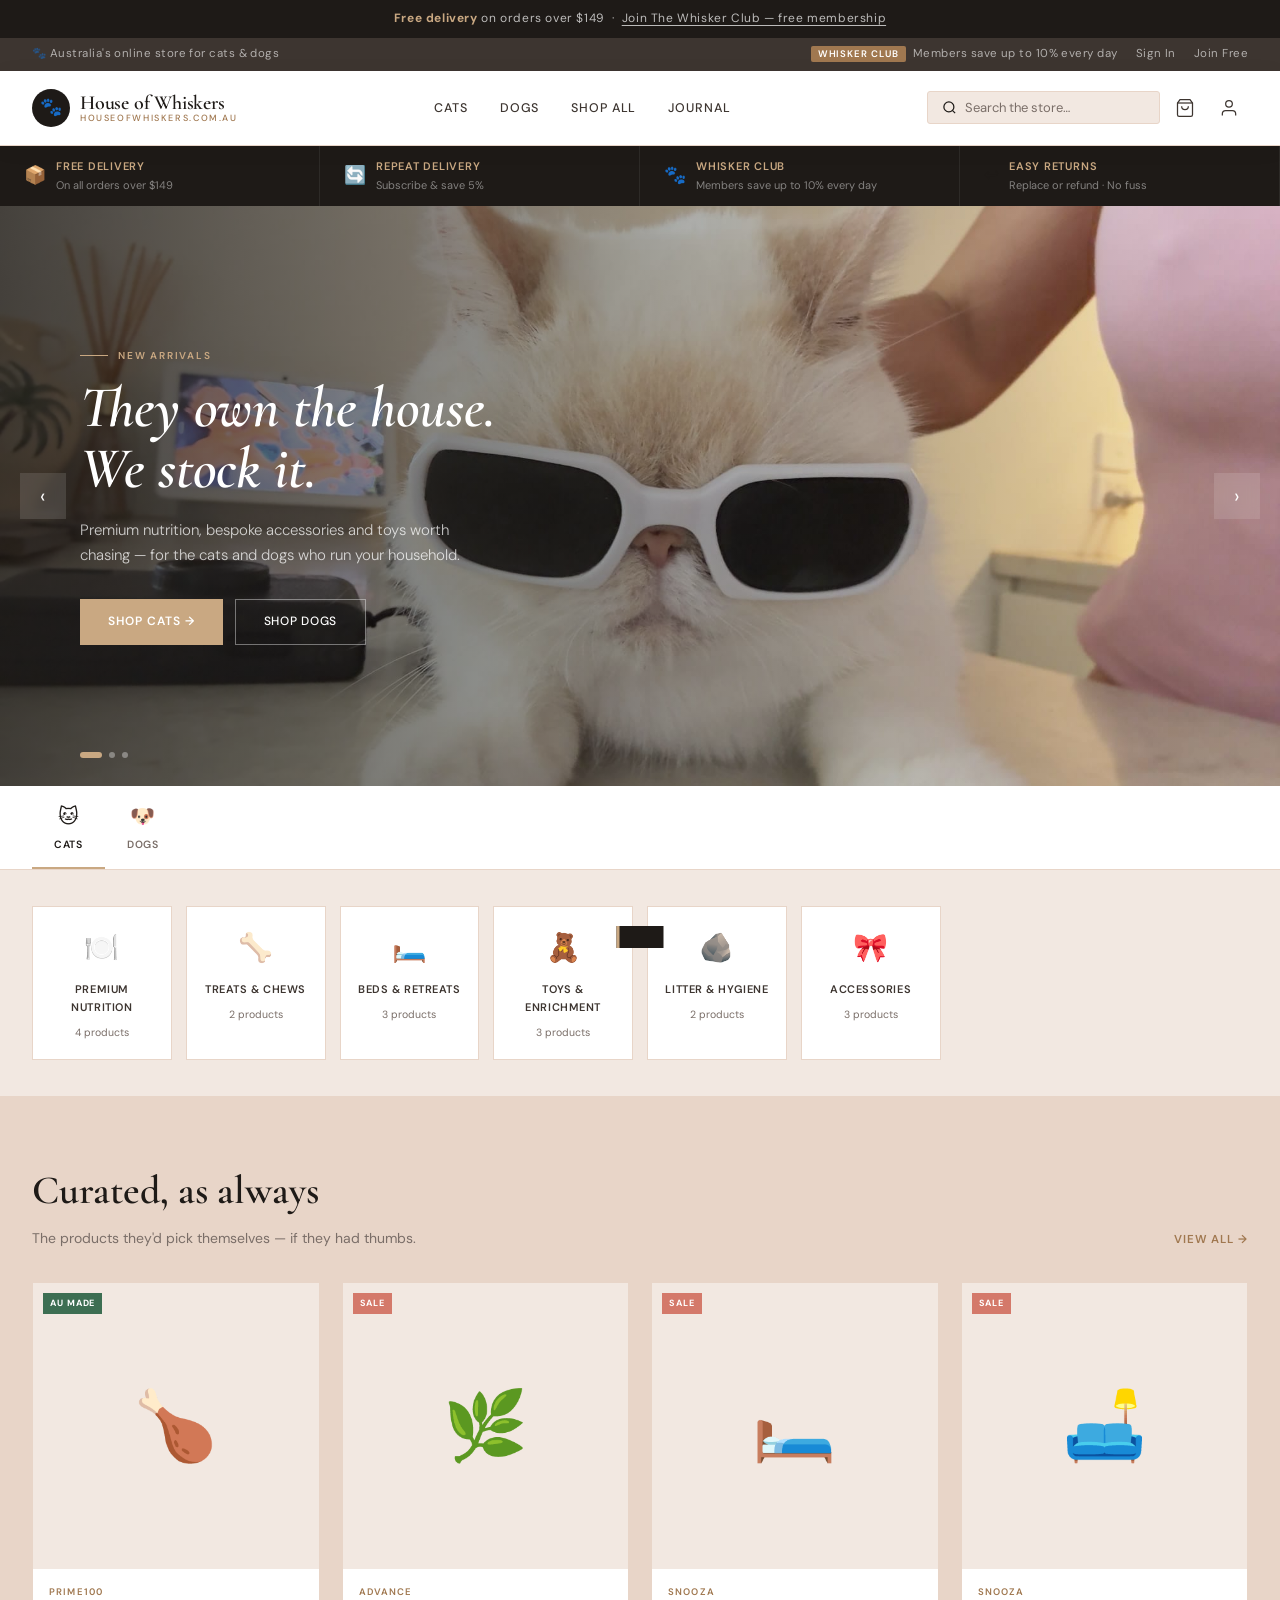
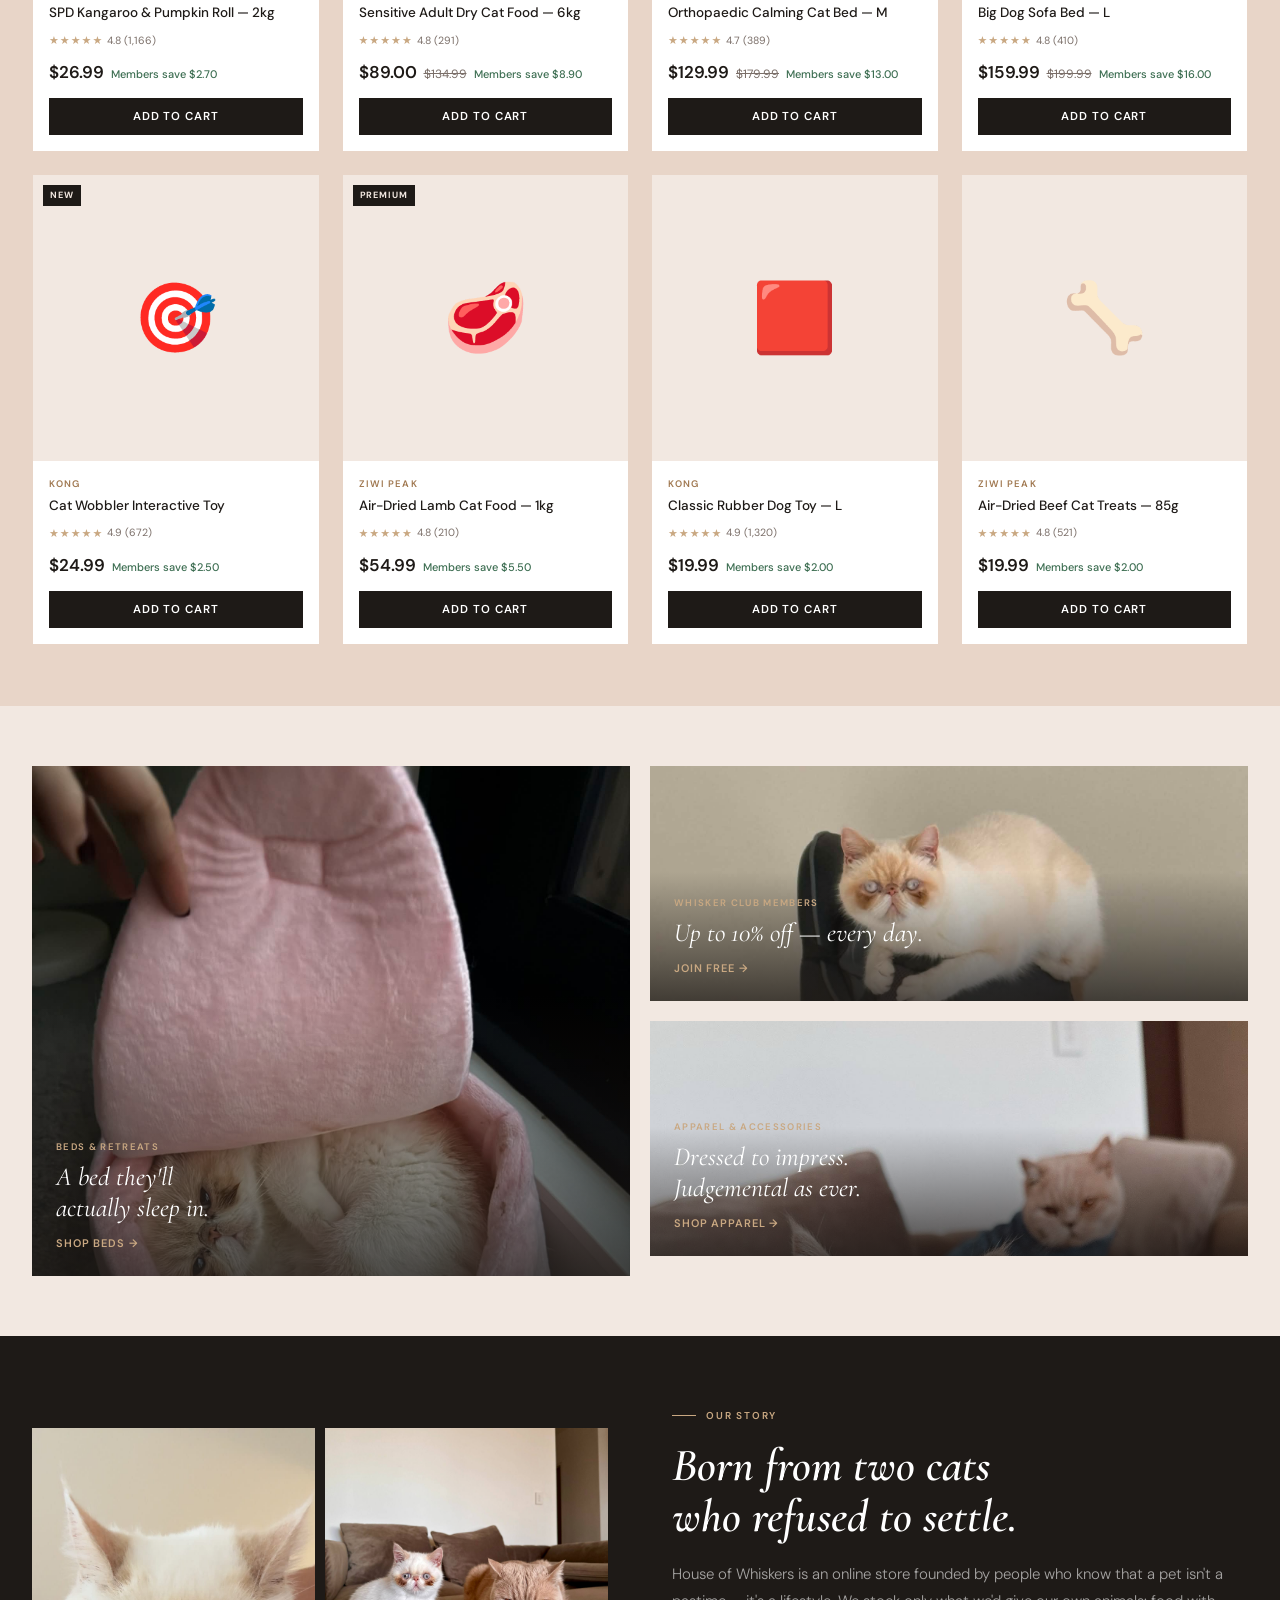
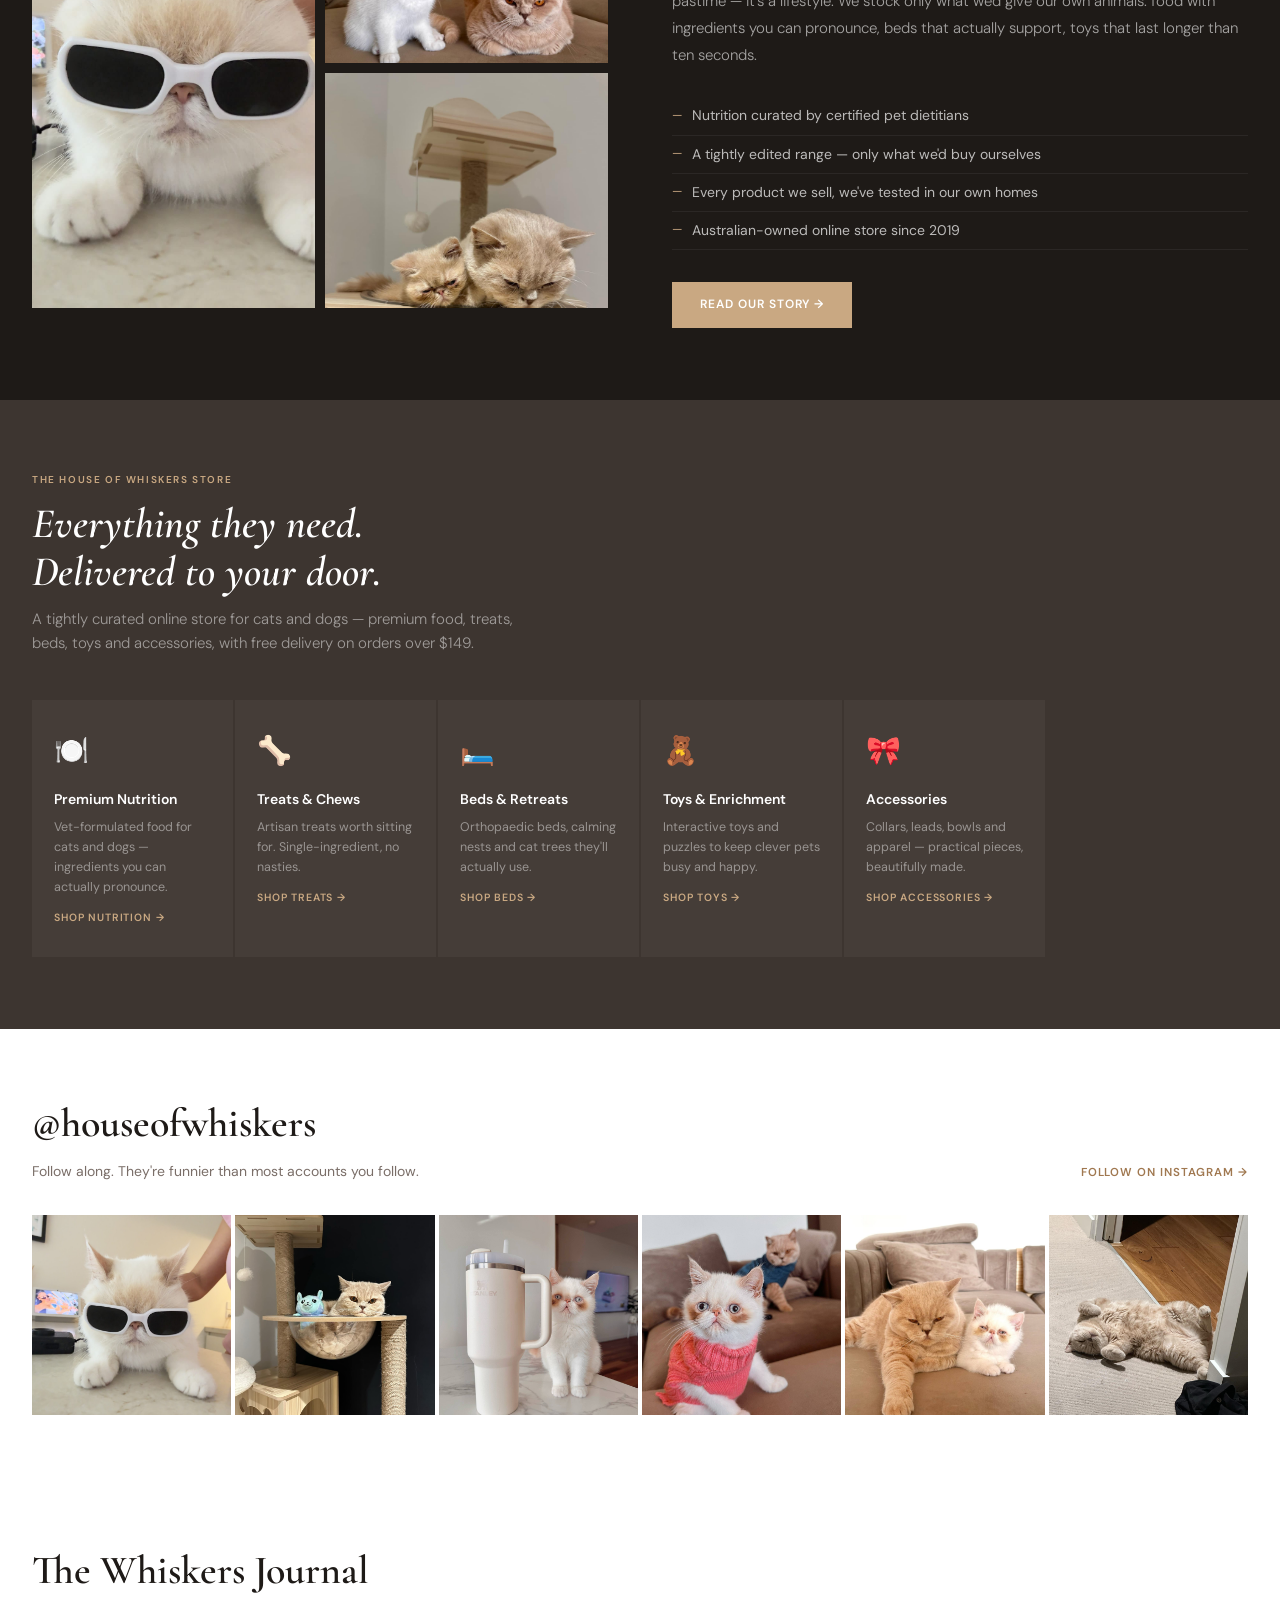
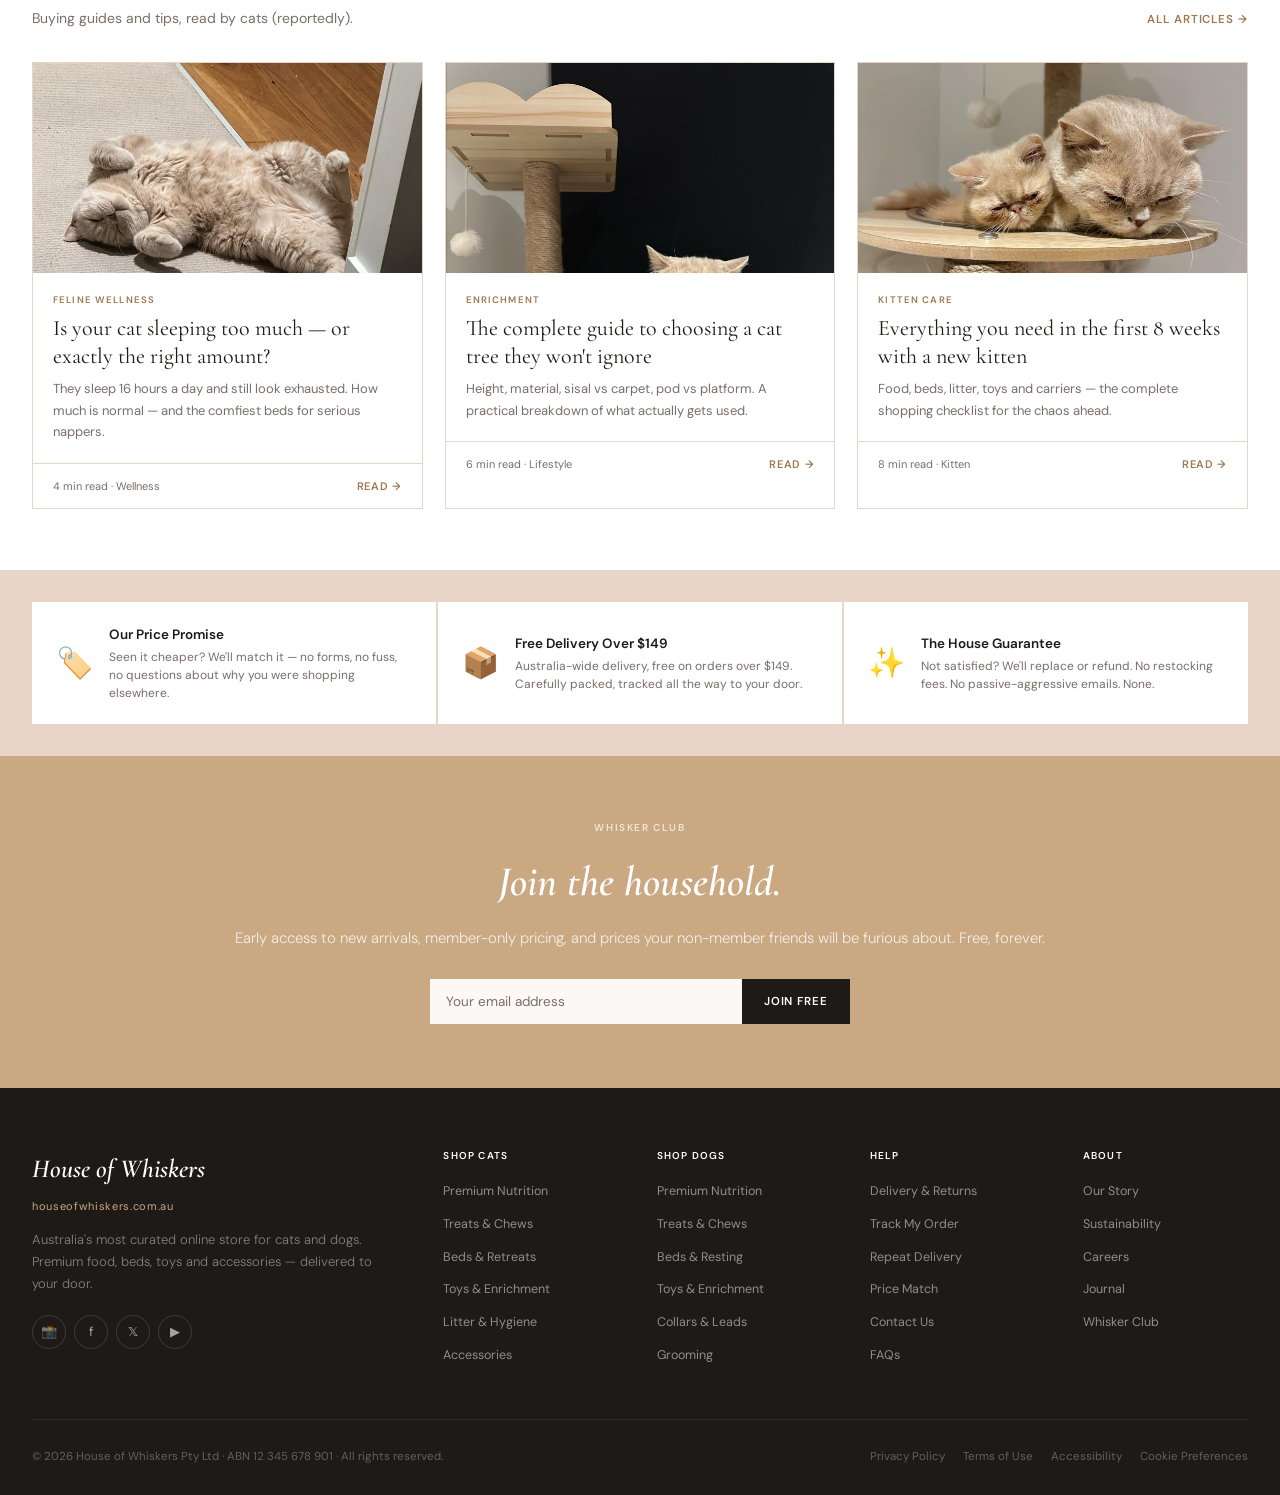
==== index.html @ ba0b03bd "Add files via upload" ====
<!DOCTYPE html>
<html lang="en">
<head>
  <meta charset="UTF-8" />
  <meta name="viewport" content="width=device-width, initial-scale=1.0" />
  <title>House of Whiskers — Online Store for Cats &amp; Dogs</title>
  <meta name="description" content="House of Whiskers — Australia's curated online store for cats and dogs. Premium nutrition, treats, beds, toys and accessories, delivered to your door." />
  <link rel="preconnect" href="https://fonts.googleapis.com" />
  <link rel="preconnect" href="https://fonts.gstatic.com" crossorigin />
  <link href="https://fonts.googleapis.com/css2?family=Cormorant+Garamond:ital,wght@0,400;0,500;0,600;0,700;1,400;1,600&family=DM+Sans:wght@300;400;500;600&display=swap" rel="stylesheet" />
  <link rel="stylesheet" href="styles.css" />
</head>
<body>

<div id="site-top"></div>

<!-- DELIVERY BAR -->
<div class="delivery-bar">
  <div class="d-item"><div class="d-icon">📦</div><div><div class="d-title">Free Delivery</div><div class="d-desc">On all orders over $149</div></div></div>
  <div class="d-item"><div class="d-icon">🔄</div><div><div class="d-title">Repeat Delivery</div><div class="d-desc">Subscribe &amp; save 5%</div></div></div>
  <div class="d-item"><div class="d-icon">🐾</div><div><div class="d-title">Whisker Club</div><div class="d-desc">Members save up to 10% every day</div></div></div>
  <div class="d-item"><div class="d-icon">↩️</div><div><div class="d-title">Easy Returns</div><div class="d-desc">Replace or refund · No fuss</div></div></div>
</div>

<!-- HERO -->
<div class="hero">
  <div class="hero-track" id="heroTrack">
    <div class="hero-slide">
      <div class="hero-img slide-1"></div><div class="hero-shade"></div>
      <div class="hero-body">
        <div class="hero-eyebrow">New Arrivals</div>
        <h1 class="hero-h1">They own the house.<br>We stock it.</h1>
        <p class="hero-p">Premium nutrition, bespoke accessories and toys worth chasing — for the cats and dogs who run your household.</p>
        <div class="hero-ctas"><a href="shop.html?pet=cats" class="btn-primary">Shop Cats →</a><a href="shop.html?pet=dogs" class="btn-ghost">Shop Dogs</a></div>
      </div>
    </div>
    <div class="hero-slide">
      <div class="hero-img slide-2"></div><div class="hero-shade"></div>
      <div class="hero-body">
        <div class="hero-eyebrow">Beds &amp; Enrichment</div>
        <h1 class="hero-h1">Furniture they'll<br>actually use.</h1>
        <p class="hero-p">Architecturally considered cat trees, orthopaedic beds and sisal towers. Built to be occupied indefinitely.</p>
        <div class="hero-ctas"><a href="shop.html?pet=cats&cat=beds" class="btn-primary">Shop Beds →</a></div>
      </div>
    </div>
    <div class="hero-slide">
      <div class="hero-img slide-3"></div><div class="hero-shade"></div>
      <div class="hero-body">
        <div class="hero-eyebrow">Whisker Club — Members</div>
        <h1 class="hero-h1">The perks are<br>quite frankly absurd.</h1>
        <p class="hero-p">Join the Whisker Club for exclusive pricing, early access to new arrivals, and members-only offers. Free — always.</p>
        <div class="hero-ctas"><a href="club.html" class="btn-primary">Join Free →</a><a href="club.html" class="btn-ghost">Member Benefits</a></div>
      </div>
    </div>
  </div>
  <button class="harr hp" onclick="slide(-1)">‹</button>
  <button class="harr hn" onclick="slide(1)">›</button>
  <div class="hero-dots" id="heroDots">
    <div class="hdot on" onclick="goSlide(0)"></div><div class="hdot" onclick="goSlide(1)"></div><div class="hdot" onclick="goSlide(2)"></div>
  </div>
</div>

<!-- PET TABS -->
<div class="pet-tabs-bar"><div class="pet-tabs-inner">
  <div class="ptab on" onclick="setTab(this,'cats')"><div class="ptab-icon">🐱</div><div class="ptab-label">Cats</div></div>
  <div class="ptab" onclick="setTab(this,'dogs')"><div class="ptab-icon">🐶</div><div class="ptab-label">Dogs</div></div>
</div></div>

<!-- QUICK CATEGORIES -->
<div class="sec sec-sm"><div class="qgrid" id="qgrid"></div></div>

<!-- FEATURED PRODUCTS -->
<div style="background:var(--blush-mid);padding:1px 0" id="shop">
<div class="sec">
  <div class="sec-head">
    <div><div class="sec-title">Curated, as always</div><div class="sec-sub">The products they'd pick themselves — if they had thumbs.</div></div>
    <a href="shop.html" class="link-more">View all →</a>
  </div>
  <div class="pgrid" id="pgrid"></div>
</div>
</div>

<!-- LIFESTYLE BANNERS -->
<div class="sec">
  <div class="life-grid">
    <a class="life-card life-tall" href="shop.html?pet=cats&cat=beds" style="background: linear-gradient(135deg,#3D1F2A,#8B4060,#E8A0B0);">
      <div class="life-card-bg" style="background-image:url('images/pink-bed.jpg');background-size:cover;background-position:center top;"></div>
      <div class="life-shade"></div>
      <div class="life-copy"><div class="life-tag">Beds &amp; Retreats</div><div class="life-title">A bed they'll<br>actually sleep in.</div><span class="life-cta">Shop Beds →</span></div>
    </a>
    <div style="display:grid;grid-template-rows:1fr 1fr;gap:20px;">
      <a class="life-card life-short" href="club.html" style="background:linear-gradient(135deg,#2A2A2A,#5A5A5A);">
        <div class="life-card-bg" style="background-image:url('images/chair.jpg');background-size:cover;background-position:center;"></div>
        <div class="life-shade"></div>
        <div class="life-copy"><div class="life-tag">Whisker Club Members</div><div class="life-title">Up to 10% off — every day.</div><span class="life-cta">Join Free →</span></div>
      </a>
      <a class="life-card life-short" href="shop.html?pet=cats&cat=accessories" style="background:linear-gradient(135deg,#3D1A1A,#8B3A3A,#E06060);">
        <div class="life-card-bg" style="background-image:url('images/sweaters.jpg');background-size:cover;background-position:center top;"></div>
        <div class="life-shade"></div>
        <div class="life-copy"><div class="life-tag">Apparel &amp; Accessories</div><div class="life-title">Dressed to impress.<br>Judgemental as ever.</div><span class="life-cta">Shop Apparel →</span></div>
      </a>
    </div>
  </div>
</div>

<!-- FEATURE: OUR STORY -->
<div class="feature-strip"><div class="feature-inner">
  <div class="feature-imgs">
    <div class="fimg tall"><div class="fimg-bg" style="background-image:url('images/sunglasses.jpg');background-size:cover;background-position:center top;"></div></div>
    <div class="fimg"><div class="fimg-bg" style="background-image:url('images/duo-couch-2.jpg');background-size:cover;background-position:center;"></div></div>
    <div class="fimg"><div class="fimg-bg" style="background-image:url('images/kittens-sleeping.jpg');background-size:cover;background-position:center top;"></div></div>
  </div>
  <div class="feature-copy">
    <div class="f-eyebrow">Our Story</div>
    <div class="f-title">Born from two cats<br>who refused to settle.</div>
    <p class="f-body">House of Whiskers is an online store founded by people who know that a pet isn't a pastime — it's a lifestyle. We stock only what we'd give our own animals: food with ingredients you can pronounce, beds that actually support, toys that last longer than ten seconds.</p>
    <ul class="f-list">
      <li>Nutrition curated by certified pet dietitians</li>
      <li>A tightly edited range — only what we'd buy ourselves</li>
      <li>Every product we sell, we've tested in our own homes</li>
      <li>Australian-owned online store since 2019</li>
    </ul>
    <a href="about.html" class="btn-primary">Read Our Story →</a>
  </div>
</div></div>

<!-- SHOP BY CATEGORY -->
<div class="services-wrap"><div class="services-inner">
  <div class="s-head">
    <div class="s-eyebrow">The House of Whiskers Store</div>
    <div class="s-title">Everything they need.<br>Delivered to your door.</div>
    <p class="s-desc">A tightly curated online store for cats and dogs — premium food, treats, beds, toys and accessories, with free delivery on orders over $149.</p>
  </div>
  <div class="sgrid">
    <a class="scard" href="shop.html?cat=nutrition"><div class="scard-icon">🍽️</div><div class="scard-name">Premium Nutrition</div><div class="scard-desc">Vet-formulated food for cats and dogs — ingredients you can actually pronounce.</div><span class="scard-link">Shop nutrition →</span></a>
    <a class="scard" href="shop.html?cat=treats"><div class="scard-icon">🦴</div><div class="scard-name">Treats &amp; Chews</div><div class="scard-desc">Artisan treats worth sitting for. Single-ingredient, no nasties.</div><span class="scard-link">Shop treats →</span></a>
    <a class="scard" href="shop.html?cat=beds"><div class="scard-icon">🛏️</div><div class="scard-name">Beds &amp; Retreats</div><div class="scard-desc">Orthopaedic beds, calming nests and cat trees they'll actually use.</div><span class="scard-link">Shop beds →</span></a>
    <a class="scard" href="shop.html?cat=toys"><div class="scard-icon">🧸</div><div class="scard-name">Toys &amp; Enrichment</div><div class="scard-desc">Interactive toys and puzzles to keep clever pets busy and happy.</div><span class="scard-link">Shop toys →</span></a>
    <a class="scard" href="shop.html?cat=accessories"><div class="scard-icon">🎀</div><div class="scard-name">Accessories</div><div class="scard-desc">Collars, leads, bowls and apparel — practical pieces, beautifully made.</div><span class="scard-link">Shop accessories →</span></a>
  </div>
</div></div>

<!-- INSTAGRAM GRID -->
<div class="ig-section"><div class="sec">
  <div class="sec-head">
    <div><div class="sec-title">@houseofwhiskers</div><div class="sec-sub">Follow along. They're funnier than most accounts you follow.</div></div>
    <a href="https://www.instagram.com/houseofwhiskers" class="link-more" target="_blank">Follow on Instagram →</a>
  </div>
  <div class="ig-grid">
    <div class="ig-cell"><div class="ig-cell-bg" style="background-image:url('images/sunglasses.jpg')"></div><div class="ig-overlay">♡</div></div>
    <div class="ig-cell"><div class="ig-cell-bg" style="background-image:url('images/bubble-tree.jpg')"></div><div class="ig-overlay">♡</div></div>
    <div class="ig-cell"><div class="ig-cell-bg" style="background-image:url('images/stanley.jpg')"></div><div class="ig-overlay">♡</div></div>
    <div class="ig-cell"><div class="ig-cell-bg" style="background-image:url('images/sweaters.jpg')"></div><div class="ig-overlay">♡</div></div>
    <div class="ig-cell"><div class="ig-cell-bg" style="background-image:url('images/duo-couch-1.jpg')"></div><div class="ig-overlay">♡</div></div>
    <div class="ig-cell"><div class="ig-cell-bg" style="background-image:url('images/splayed.jpg')"></div><div class="ig-overlay">♡</div></div>
  </div>
</div></div>

<!-- JOURNAL -->
<div style="background:var(--white);padding:1px 0"><div class="sec">
  <div class="sec-head">
    <div><div class="sec-title">The Whiskers Journal</div><div class="sec-sub">Buying guides and tips, read by cats (reportedly).</div></div>
    <a href="journal.html" class="link-more">All articles →</a>
  </div>
  <div class="art-grid">
    <a class="acard" href="article.html?id=sleep">
      <div class="aimg"><div class="aimg-bg" style="background-image:url('images/splayed.jpg');background-size:cover;background-position:center;"></div></div>
      <div class="abody"><div class="atag">Feline Wellness</div><div class="atitle">Is your cat sleeping too much — or exactly the right amount?</div><div class="aexcerpt">They sleep 16 hours a day and still look exhausted. How much is normal — and the comfiest beds for serious nappers.</div></div>
      <div class="afoot"><div class="ameta">4 min read · Wellness</div><div class="aread">Read →</div></div>
    </a>
    <a class="acard" href="article.html?id=cattree">
      <div class="aimg"><div class="aimg-bg" style="background-image:url('images/bubble-tree.jpg');background-size:cover;background-position:center top;"></div></div>
      <div class="abody"><div class="atag">Enrichment</div><div class="atitle">The complete guide to choosing a cat tree they won't ignore</div><div class="aexcerpt">Height, material, sisal vs carpet, pod vs platform. A practical breakdown of what actually gets used.</div></div>
      <div class="afoot"><div class="ameta">6 min read · Lifestyle</div><div class="aread">Read →</div></div>
    </a>
    <a class="acard" href="article.html?id=kitten">
      <div class="aimg"><div class="aimg-bg" style="background-image:url('images/kittens-sleeping.jpg');background-size:cover;background-position:center;"></div></div>
      <div class="abody"><div class="atag">Kitten Care</div><div class="atitle">Everything you need in the first 8 weeks with a new kitten</div><div class="aexcerpt">Food, beds, litter, toys and carriers — the complete shopping checklist for the chaos ahead.</div></div>
      <div class="afoot"><div class="ameta">8 min read · Kitten</div><div class="aread">Read →</div></div>
    </a>
  </div>
</div></div>

<!-- TRUST -->
<div class="trust-bg"><div class="trust-inner">
  <div class="tcard"><div class="ticon">🏷️</div><div><div class="ttitle">Our Price Promise</div><div class="tdesc">Seen it cheaper? We'll match it — no forms, no fuss, no questions about why you were shopping elsewhere.</div></div></div>
  <div class="tcard"><div class="ticon">📦</div><div><div class="ttitle">Free Delivery Over $149</div><div class="tdesc">Australia-wide delivery, free on orders over $149. Carefully packed, tracked all the way to your door.</div></div></div>
  <div class="tcard"><div class="ticon">✨</div><div><div class="ttitle">The House Guarantee</div><div class="tdesc">Not satisfied? We'll replace or refund. No restocking fees. No passive-aggressive emails. None.</div></div></div>
</div></div>

<!-- NEWSLETTER -->
<div class="nl-section">
  <div class="nl-eyebrow">Whisker Club</div>
  <div class="nl-title">Join the household.</div>
  <p class="nl-desc">Early access to new arrivals, member-only pricing, and prices your non-member friends will be furious about. Free, forever.</p>
  <form class="nl-form" onsubmit="handleNL(event)"><input type="email" placeholder="Your email address" required /><button type="submit">Join Free</button></form>
</div>

<div id="site-bottom"></div>

<script src="app.js"></script>
<script>
HOW.mountChrome();

// QUICK CATEGORIES + FEATURED
function setTab(el,pet){
  document.querySelectorAll('.ptab').forEach(t=>t.classList.remove('on'));
  el.classList.add('on');
  renderQuick(pet);
}
function renderQuick(pet){
  const cats = HOW.CATS[pet];
  document.getElementById('qgrid').innerHTML = cats.map(c=>{
    const ct = HOW.CATALOG.filter(p=>p.pet===pet && p.cat===c.key).length;
    return `<a class="qcard" href="shop.html?pet=${pet}&cat=${c.key}">
      <div class="qcard-icon">${({nutrition:'🍽️',treats:'🦴',beds:'🛏️',toys:'🧸',litter:'🪨',accessories:'🎀',grooming:'🚿'})[c.key]||'🐾'}</div>
      <div class="qcard-name">${c.label}</div><div class="qcard-ct">${ct} product${ct===1?'':'s'}</div></a>`;
  }).join('');
}
renderQuick('cats');

// FEATURED — a curated mix
const featuredIds = ['d1','c2','c7','d8','c10','c3','d10','c5'];
HOW.renderGrid(document.getElementById('pgrid'), featuredIds.map(HOW.findProduct));

// HERO SLIDER
let hi=0; const hn=3;
function slide(d){ hi=(hi+d+hn)%hn; applySlide(); }
function goSlide(n){ hi=n; applySlide(); }
function applySlide(){
  document.getElementById('heroTrack').style.transform=`translateX(-${hi*100}%)`;
  document.querySelectorAll('.hdot').forEach((d,i)=>d.classList.toggle('on',i===hi));
}
let ht=setInterval(()=>slide(1),6000);
const track=document.getElementById('heroTrack');
track.addEventListener('mouseenter',()=>clearInterval(ht));
track.addEventListener('mouseleave',()=>{ht=setInterval(()=>slide(1),6000);});

// NEWSLETTER
function handleNL(e){ e.preventDefault(); HOW.toast('Welcome to the Whisker Club — check your inbox.'); e.target.reset(); }
</script>
</body>
</html>
                                                                                                                                                                                                                                                                                                                                                                                                                                                                                                                                                                                                                                                                                                                                                                                                                                                                                                                                                                                                                                                                                                                                                                                                                                                                                                                                                                                                                                                                                                                                                                                                                                                                                                                                                                                                                                                                                                                                                                                                                                                                                                                                                                                                                                                                                                                                                                                                                                                                                                                                                                                                                                                                                                                                                                                                                                                                                                                                                                                                                                                                                                                                                                                                                                                                                                                                                                                                                                                                                                                                                                                                                                                                                                                                                                                                                                                                                                                                                                                                                                                                                                                                                                                                                                                                                                                                                                                                                                                                                                                                                                                                                                                                                                                                                                                                                                                                                                                                                                                                                                                                                                                                                                                                                                                                                                                                                                                                                                                                                                                                                                                                                                                                                                                                                                                                                                                                                                                                                                                                                                                                                                                                                                                                                                                                                                                                                                                                                                                                                                                                                                                                                                                                                                                                                                                                                                                                                                                                                                                                                                                                                                                                                                                                                                                                                                                                                                                                                                                                                                                                                                                                                                                                                                                                                                                                                                                                                                                                                                                                                                                                                                                                                                                                                                                                                                                                                                                                                                                                                                                                                                                                                                                                                                                                                                                                                                                                                                                                                                                                                                                                                                                                                                                                                                                                                                                                                                                                                                                                                                                                                                                                                                                                                                                                                                                                                                                                                                                                                                                                                                                                                                                                                                                                                                                                                                                                                                                                                                                                                                                                                                                                                                                                                                                                                                                                                                                                                                                                                                                                                                                                                                                                                                                                                                                                                                                                                                                                                                                                                                                                                                                                                                                                                                                                                                                                                                                                                                                                                                                                                                                                                                                                                                                                                                                                                                                                                                                                                                                                                                                                                                                                                                                                                                                                                                                                                                                                                                                                                                                                                                                                                                                                                                                                                                                                                                                                                                                                                                                                                                                                                                                                                                                                                                                                                                                                                                                                                                                                                                                                                                                                                                                                                                                                                                                                                                                                                                                                                                                                                                                                                                                                                                                                                                                                                                                                                                                                                                                                                                                                                                                                                                                                                                                                                                                                                                                                                                                                                                                                                                                                                                                                                                                                                                                                                                                                                                                                                                                                                                                                                                                                                                                                                                                                                                                                                                                                                                                                                                                                                                                                                                                                                                                                                                                                                                                                                                                                                                                                                                                                                                                                                                                                                                                                                                                                                                                                                                                                                                                                                                                                                                                                                                                                                                                                                                                                                                                                                                                                                                                                                                                                                                                                                                                                                                                                                                                                                                                                                                                                                                                                                                                                                                                                                                                                                                                                                                                                                                                                                                                                                                                                                                                                                                                                                                                                                                                                                                                                                                                                                                                                                                                                                                                                                                                                                                                                                                                                                                                                                                                                                                                                                                                                                                                                                                                                                                                                                                                                                                                                                                                                                                                                                                                                                                                                                                                                                                                                                                                                                                                                                                                                                                                                                                                                                                                                                                                                                                                                                                                                                                                                                                                                                                                                                                                                                                                                                                                                                                                                                                                                                                                                                                                                                                                                                                                                                                                                                                                                                                                                                                                                                                                                                                                                                                                                                                                                                                                                                                                                                                                                                                                                                                                                                                                                                                                                                                                                                                                                                                                                                                                                                                                                                                                                                                                                                                                                                                                                                                                                                                                                                                                                                                                                                                                                                                                                                                                                                                                                                                                                                                                                                                                                                                                                                                                                                                                                                                                                                                                                                                                                                                                                                                                                                                                                                                                                                                                                                                                                                                                                                                                                                                                                                                                                                                                                                                                                                                                                                                                                                                                                                                                                                                                                                                                                                                                                                                                                                                                                                                                                                                                                                                                                                                                                                                                                                                                                                                                                                                                                                                                                                                                                                                                                                                                                                                                                                                                                                                                                                                                                                                                                                                                                                                                                                                                                                                                                                                                                                                                                                                                                                                                                                                                                                                                                                                                                                                                                                                                                                                                                                                                                                                                                                                                                                                                                                                                                                                                                                                                                                                                                                                                                                                                                                                                                                                                                                                                                                                                                                                                                                                                                                                                                                                                                                                                                                                                                                                                                                                                                                                                                                                                                                                                                                                                                                                                                                                                                                                                                                                                                                                                                                                                                                                                                                                                                                                                                                                                                                                                                                                                                                                                                                                                                                                                                                                                                                                                                                                                                                                                                                                                                                                                                                                                                                                                                                                                                                                                                                                                                                                                                                                                                                                                                                                                                                                                                                                                                                                                                                                                                                                                                                                                                                                                                                                                                                                                                                                                                                                                                                                                                                                                                                                                                                                                                                                                                                                                                                                                                                                                                                                                                                                                                                                                                                                                                                                                                                                                                                                                                                                                                                                                                                                                                                                                                                                                                                                                                                                                                                                                                                                                                                                                                                                                                                                                                                                                                                                                                                                                                                                                                                                                                                                                                                                                                                                                                                                                                                                                                                                                                                                                                                                                                                                                                                                                                                                                                                                                                                                                                                                                                                                                                                                                                                                                                                                                                                                                                                                                                                                                                                                                                                                                                                                                                                                                                                                                                                                                                                                                                                                                                                                                                                                                                                                                                                                                                                                                                                                                                                                                                                                                                                                                                                                                                                                                                                                                                                                                                                                                                                                                                                                                                                                                                                                                                                                                                                                                                                                                                                                                                                                                                                                                                                                                                                                                                                                                                                                                                                                                                                                                                                                                                                                                                                                                                                                                                                                                                                                                                                                                                                                                                                                                                                                                                                                                                                                                                                                                                                                                                                                                                                                                                                                                                                                                                                                                                                                                                                                                                                                                                                                                                                                                                                                                                                                                                                                                                                                                                                                                                                                                                                                                                                                                                                                                                                                                                                                                                                                                                                                                                                                                                                                                                                                                                                                                                                                                                                                                                                                                                                                                                                                                                                                                                                                                                                                                                                                                                                                                                                                                                                                                                                                                                                                                                                                                                                                                                                                                                                                                                                                                                                                                                                                                                                                                                                                                                                                                                                                                                                                                                                                                                                                                                                                                                                                                                                                                                                                                                                                                                                                                                                                                                                                                                                                                                                                                                                                                                                                                                                                                                                                                                                                                                                                                                                                                                                                                                                                                                                                                                                                                                                                                                                                                                                                                                                                                                                                                                                                                                                                                                                                                                                                                                                                                                                                                                                                                                                                                                                                                                                                                                                                                                                                                                                                                                                                                                                                                                                                                                                                                                                                                                                                                                                                                                                                                                                                                                                                                                                                                                                                                                                                                                                                                                                                                                                                                                                                                                                                                                                                                                                                                                                                                                                                                                                                                                                                                                                                                                                                                                                                                                                                                                                                                                                                                                                                                                                                                                                                                                                                                                                                                                                                                                                                                                                                                                                                                                                                                                                                                                                                                                                                                                                                                                                                                                                                                                                                                                                                                                                                                                                                                                                                                                                                                                                                                                                                                                                                                                                                                                                                                                                                                                                                                                                                                                                                                                                                                                                                                                                                                                                                                                                                                                                                                                                                                                                                                                                                                                                                                                                                                                                                                                                                                                                                                                                                                                                                                                                                                                                                                                                                                                                                                                                                                                                                                                                                                                                                                                                                                                                                                                                                                                                                                                                                                                                                                                                                                                                                       
---- styles.css ----
:root {
      --blush:    #F2E8E1;
      --blush-mid:#E8D5C8;
      --sand:     #C9A882;
      --sand-dk:  #A07850;
      --clay:     #8B5E3C;
      --ink:      #1E1A17;
      --ink-soft: #3D3530;
      --mist:     #7A6E68;
      --white:    #FFFFFF;
      --rose:     #D4796A;
      --leaf:     #3D6E52;
      --font-head:'Cormorant Garamond', Georgia, serif;
      --font-body:'DM Sans', system-ui, sans-serif;
    }
    *, *::before, *::after { box-sizing: border-box; margin: 0; padding: 0; }
    html { scroll-behavior: smooth; }
    body { font-family: var(--font-body); background: var(--blush); color: var(--ink); font-size: 15px; line-height: 1.65; }
    a { color: inherit; text-decoration: none; }
    img { display: block; width: 100%; height: 100%; object-fit: cover; }
    button { cursor: pointer; font-family: inherit; border: none; background: none; }

    /* ── ANNOUNCEMENT BAR ── */
    .announce {
      background: var(--ink);
      color: rgba(255,255,255,.7);
      font-size: 12px;
      letter-spacing: .05em;
      text-align: center;
      padding: 9px 16px;
      position: relative;
    }
    .announce strong { color: var(--sand); }
    .announce a { color: rgba(255,255,255,.7); text-decoration: underline; text-underline-offset: 3px; }

    /* ── UTIL BAR ── */
    .util-bar {
      background: var(--ink-soft);
      display: flex;
      justify-content: space-between;
      align-items: center;
      padding: 7px 32px;
      font-size: 11.5px;
      letter-spacing: .04em;
      color: rgba(255,255,255,.6);
    }
    .util-bar a { color: rgba(255,255,255,.6); transition: color .2s; }
    .util-bar a:hover { color: var(--sand); }
    .util-left, .util-right { display: flex; gap: 18px; align-items: center; }
    .util-pill {
      background: var(--sand-dk);
      color: #fff;
      font-size: 9.5px;
      font-weight: 600;
      letter-spacing: .1em;
      text-transform: uppercase;
      padding: 2px 7px;
      border-radius: 2px;
    }

    /* ── HEADER ── */
    .site-header {
      background: var(--white);
      position: sticky;
      top: 0;
      z-index: 900;
      box-shadow: 0 1px 0 var(--blush-mid), 0 4px 20px rgba(30,26,23,.06);
    }
    .header-inner {
      max-width: 1440px;
      margin: 0 auto;
      padding: 0 32px;
      height: 74px;
      display: flex;
      align-items: center;
      justify-content: space-between;
      gap: 24px;
    }

    /* Logo */
    .logo {
      display: flex;
      align-items: center;
      gap: 10px;
      flex-shrink: 0;
    }
    .logo-mark {
      width: 38px;
      height: 38px;
      background: var(--ink);
      border-radius: 50%;
      display: flex;
      align-items: center;
      justify-content: center;
      font-size: 18px;
    }
    .logo-text {
      display: flex;
      flex-direction: column;
      line-height: 1.1;
    }
    .logo-top {
      font-family: var(--font-head);
      font-size: 20px;
      font-weight: 600;
      color: var(--ink);
      letter-spacing: -.01em;
    }
    .logo-sub {
      font-size: 9px;
      letter-spacing: .18em;
      text-transform: uppercase;
      color: var(--sand-dk);
      font-weight: 500;
    }

    /* Nav */
    .main-nav { display: flex; list-style: none; }
    .main-nav > li { position: relative; }
    .main-nav > li > a {
      display: block;
      padding: 0 16px;
      height: 74px;
      line-height: 74px;
      font-size: 12.5px;
      font-weight: 500;
      letter-spacing: .07em;
      text-transform: uppercase;
      color: var(--ink-soft);
      transition: color .2s;
    }
    .main-nav > li > a:hover { color: var(--ink); }
    .main-nav > li > a::after {
      content: '';
      display: block;
      height: 2px;
      background: var(--sand);
      position: absolute;
      bottom: 0;
      left: 16px;
      right: 16px;
      transform: scaleX(0);
      transition: transform .25s;
    }
    .main-nav > li:hover > a::after { transform: scaleX(1); }

    /* Dropdown */
    .drop {
      position: absolute;
      top: 74px;
      left: -8px;
      background: var(--white);
      border-top: 2px solid var(--sand);
      box-shadow: 0 20px 48px rgba(30,26,23,.12);
      min-width: 210px;
      padding: 12px 0;
      display: none;
      z-index: 800;
    }
    .main-nav > li:hover .drop { display: block; }
    .drop-head {
      padding: 4px 20px 2px;
      font-size: 9.5px;
      font-weight: 600;
      letter-spacing: .14em;
      text-transform: uppercase;
      color: var(--mist);
    }
    .drop a {
      display: block;
      padding: 8px 20px;
      font-size: 13px;
      color: var(--ink-soft);
      transition: all .15s;
    }
    .drop a:hover { background: var(--blush); color: var(--ink); padding-left: 26px; }
    .drop hr { border: none; border-top: 1px solid var(--blush-mid); margin: 6px 0; }

    /* Actions */
    .header-actions { display: flex; align-items: center; gap: 6px; flex-shrink: 0; }
    .search-box {
      display: flex;
      align-items: center;
      gap: 8px;
      background: var(--blush);
      border: 1px solid var(--blush-mid);
      border-radius: 3px;
      padding: 7px 14px;
      transition: border-color .2s;
    }
    .search-box:focus-within { border-color: var(--sand); }
    .search-box input {
      border: none; background: transparent;
      font-size: 13px; font-family: inherit;
      color: var(--ink); outline: none; width: 180px;
    }
    .search-box input::placeholder { color: var(--mist); }
    .icon-btn {
      width: 38px; height: 38px;
      display: flex; align-items: center; justify-content: center;
      border-radius: 3px;
      color: var(--ink-soft);
      transition: all .2s;
      position: relative;
    }
    .icon-btn:hover { background: var(--blush); color: var(--ink); }
    .cart-count {
      position: absolute; top: 3px; right: 3px;
      background: var(--rose);
      color: #fff;
      font-size: 9px; font-weight: 700;
      width: 15px; height: 15px;
      border-radius: 50%;
      display: none;
      align-items: center; justify-content: center;
    }
    .cart-count.on { display: flex; }
    .hamburger { display: none; flex-direction: column; gap: 5px; padding: 9px; }
    .hamburger span { width: 21px; height: 1.5px; background: var(--ink); display: block; transition: all .3s; }

    /* ── DELIVERY BAR ── */
    .delivery-bar {
      background: var(--ink);
      display: flex;
      overflow-x: auto;
      scrollbar-width: none;
    }
    .delivery-bar::-webkit-scrollbar { display: none; }
    .d-item {
      flex: 1; min-width: 190px;
      display: flex; align-items: center; gap: 10px;
      padding: 12px 24px;
      border-right: 1px solid rgba(255,255,255,.07);
      cursor: pointer;
      transition: background .2s;
    }
    .d-item:hover { background: rgba(255,255,255,.04); }
    .d-icon { font-size: 18px; flex-shrink: 0; }
    .d-title {
      font-size: 11px; font-weight: 600;
      letter-spacing: .07em; text-transform: uppercase;
      color: var(--sand);
    }
    .d-desc { font-size: 11px; color: rgba(255,255,255,.45); margin-top: 1px; }

    /* ── HERO ── */
    .hero { position: relative; height: 580px; overflow: hidden; }
    .hero-track { display: flex; height: 100%; transition: transform .7s cubic-bezier(.4,0,.2,1); }
    .hero-slide {
      min-width: 100%; height: 100%;
      position: relative; display: flex; align-items: center;
    }
    .hero-img {
      position: absolute; inset: 0;
      background-size: cover;
      background-position: center;
    }
    /* Photo fallback gradients */
    .hero-img.slide-1 { background-image: url('images/sunglasses.jpg'), linear-gradient(135deg,#1E1A17 0%,#5C3D28 60%,#C9A882 100%); }
    .hero-img.slide-2 { background-image: url('images/kittens-sleeping.jpg'), linear-gradient(135deg,#2A2320 0%,#7A5C3A 60%,#C4A882 100%); }
    .hero-img.slide-3 { background-image: url('images/sweaters.jpg'), linear-gradient(135deg,#3D1E2A 0%,#884060 60%,#E8A0B0 100%); }
    .hero-shade {
      position: absolute; inset: 0;
      background: linear-gradient(to right, rgba(30,26,23,.78) 0%, rgba(30,26,23,.3) 55%, transparent 100%);
    }
    .hero-body {
      position: relative; z-index: 2;
      padding: 0 80px; max-width: 580px;
    }
    .hero-eyebrow {
      font-size: 10px; font-weight: 600;
      letter-spacing: .18em; text-transform: uppercase;
      color: var(--sand); margin-bottom: 14px;
      display: flex; align-items: center; gap: 10px;
    }
    .hero-eyebrow::before { content: ''; display: block; width: 28px; height: 1px; background: var(--sand); }
    .hero-h1 {
      font-family: var(--font-head);
      font-size: 58px; font-style: italic;
      line-height: 1.05; color: var(--white);
      margin-bottom: 18px; font-weight: 600;
    }
    .hero-p {
      font-size: 15px; color: rgba(255,255,255,.75);
      font-weight: 300; line-height: 1.7; margin-bottom: 30px;
    }
    .hero-ctas { display: flex; gap: 12px; flex-wrap: wrap; }
    .btn-primary {
      display: inline-flex; align-items: center; gap: 8px;
      background: var(--sand);
      color: var(--white);
      padding: 13px 28px;
      font-size: 12px; font-weight: 600;
      letter-spacing: .08em; text-transform: uppercase;
      transition: background .2s;
    }
    .btn-primary:hover { background: var(--sand-dk); }
    .btn-ghost {
      display: inline-flex; align-items: center; gap: 8px;
      border: 1px solid rgba(255,255,255,.4);
      color: var(--white);
      padding: 12px 28px;
      font-size: 12px; font-weight: 500;
      letter-spacing: .06em; text-transform: uppercase;
      transition: all .2s;
    }
    .btn-ghost:hover { background: rgba(255,255,255,.1); }
    .hero-dots {
      position: absolute; bottom: 28px; left: 80px;
      display: flex; gap: 7px; z-index: 3;
    }
    .hdot {
      width: 6px; height: 6px; border-radius: 50%;
      background: rgba(255,255,255,.35); cursor: pointer;
      transition: all .3s;
    }
    .hdot.on { background: var(--sand); width: 22px; border-radius: 3px; }
    .harr {
      position: absolute; top: 50%; transform: translateY(-50%);
      z-index: 3; width: 46px; height: 46px;
      display: flex; align-items: center; justify-content: center;
      background: rgba(255,255,255,.12); backdrop-filter: blur(6px);
      color: white; font-size: 20px; cursor: pointer;
      transition: background .2s;
    }
    .harr:hover { background: rgba(255,255,255,.22); }
    .hp { left: 20px; } .hn { right: 20px; }

    /* ── PET TABS ── */
    .pet-tabs-bar {
      background: var(--white);
      border-bottom: 1px solid var(--blush-mid);
    }
    .pet-tabs-inner {
      max-width: 1440px; margin: 0 auto;
      padding: 0 32px;
      display: flex; overflow-x: auto; scrollbar-width: none;
    }
    .pet-tabs-inner::-webkit-scrollbar { display: none; }
    .ptab {
      display: flex; flex-direction: column; align-items: center; gap: 3px;
      padding: 14px 22px;
      border-bottom: 2px solid transparent;
      cursor: pointer; transition: all .2s; white-space: nowrap;
    }
    .ptab:hover { border-bottom-color: var(--blush-mid); }
    .ptab.on { border-bottom-color: var(--sand); }
    .ptab-icon { font-size: 20px; }
    .ptab-label {
      font-size: 10.5px; font-weight: 600;
      letter-spacing: .07em; text-transform: uppercase;
      color: var(--mist);
    }
    .ptab.on .ptab-label { color: var(--ink); }

    /* ── SECTION WRAPPER ── */
    .sec { max-width: 1440px; margin: 0 auto; padding: 60px 32px; }
    .sec-sm { padding: 36px 32px; }
    .sec-head {
      display: flex; align-items: flex-end; justify-content: space-between;
      margin-bottom: 32px;
    }
    .sec-title {
      font-family: var(--font-head);
      font-size: 40px; font-weight: 600;
      color: var(--ink); margin-bottom: 4px;
    }
    .sec-sub { font-size: 14px; color: var(--mist); }
    .link-more {
      font-size: 11.5px; font-weight: 600;
      letter-spacing: .08em; text-transform: uppercase;
      color: var(--sand-dk);
      display: flex; align-items: center; gap: 5px;
      transition: gap .2s; white-space: nowrap; flex-shrink: 0;
    }
    .link-more:hover { gap: 9px; }

    /* ── QUICK CATS ── */
    .qgrid {
      display: grid;
      grid-template-columns: repeat(auto-fill, minmax(130px,1fr));
      gap: 14px;
    }
    .qcard {
      background: var(--white);
      border: 1px solid var(--blush-mid);
      padding: 18px 10px;
      display: flex; flex-direction: column; align-items: center; gap: 8px;
      text-align: center; cursor: pointer;
      transition: all .2s;
    }
    .qcard:hover {
      border-color: var(--sand);
      transform: translateY(-2px);
      box-shadow: 0 8px 24px rgba(30,26,23,.08);
    }
    .qcard-icon { font-size: 28px; }
    .qcard-name {
      font-size: 11px; font-weight: 600;
      letter-spacing: .05em; text-transform: uppercase;
      color: var(--ink-soft);
    }
    .qcard-ct { font-size: 10.5px; color: var(--mist); }

    /* ── PRODUCTS ── */
    .pgrid {
      display: grid;
      grid-template-columns: repeat(auto-fill, minmax(240px,1fr));
      gap: 22px;
    }
    .pcard {
      background: var(--white);
      border: 1px solid var(--blush-mid);
      position: relative; overflow: hidden;
      transition: all .25s;
    }
    .pcard:hover {
      border-color: var(--sand);
      transform: translateY(-3px);
      box-shadow: 0 14px 40px rgba(30,26,23,.1);
    }
    .pbadge {
      position: absolute; top: 10px; left: 10px; z-index: 2;
      font-size: 9px; font-weight: 700; letter-spacing: .1em; text-transform: uppercase;
      padding: 3px 7px;
    }
    .pbadge.dark { background: var(--ink); color: var(--blush); }
    .pbadge.rose { background: var(--rose); color: #fff; }
    .pbadge.leaf { background: var(--leaf); color: #fff; }
    .pwish {
      position: absolute; top: 8px; right: 8px; z-index: 2;
      width: 30px; height: 30px;
      border-radius: 50%; background: rgba(255,255,255,.9);
      display: flex; align-items: center; justify-content: center;
      font-size: 13px; opacity: 0; transition: opacity .2s;
    }
    .pcard:hover .pwish { opacity: 1; }
    .pimg {
      aspect-ratio: 1;
      background: var(--blush);
      display: flex; align-items: center; justify-content: center;
      font-size: 68px; overflow: hidden;
    }
    .pimg img { object-fit: contain; padding: 8px; }
    .pbody { padding: 16px; }
    .pbrand {
      font-size: 9.5px; font-weight: 600;
      letter-spacing: .12em; text-transform: uppercase;
      color: var(--sand-dk); margin-bottom: 4px;
    }
    .pname { font-size: 13.5px; font-weight: 500; line-height: 1.4; margin-bottom: 8px; }
    .pstars { display: flex; align-items: center; gap: 4px; margin-bottom: 9px; }
    .stars-row { color: var(--sand); font-size: 11px; letter-spacing: 1px; }
    .rcount { font-size: 10.5px; color: var(--mist); }
    .pprice { display: flex; align-items: baseline; gap: 7px; margin-bottom: 12px; flex-wrap: wrap; }
    .price-now { font-size: 17px; font-weight: 600; }
    .price-was { font-size: 12px; color: var(--mist); text-decoration: line-through; }
    .price-save { font-size: 11px; color: var(--leaf); font-weight: 500; }
    .btn-add {
      width: 100%; padding: 11px;
      background: var(--ink); color: var(--white);
      font-size: 11.5px; font-weight: 600;
      letter-spacing: .08em; text-transform: uppercase;
      transition: background .2s;
    }
    .btn-add:hover { background: var(--sand-dk); }
    .btn-add.added { background: var(--leaf); }

    /* ── LIFESTYLE BANNER ── */
    .life-grid {
      display: grid;
      grid-template-columns: 1fr 1fr;
      gap: 20px;
    }
    .life-tall { grid-row: span 2; }
    .life-card {
      position: relative; overflow: hidden;
      background: var(--blush-mid);
      display: flex; align-items: flex-end;
    }
    .life-card img,
    .life-card-bg {
      position: absolute; inset: 0;
      object-fit: cover; width: 100%; height: 100%;
      background-size: cover; background-position: center;
      transition: transform .5s;
    }
    .life-tall { min-height: 500px; }
    .life-short { min-height: 235px; }
    .life-card:hover img,
    .life-card:hover .life-card-bg { transform: scale(1.04); }
    .life-shade {
      position: absolute; inset: 0;
      background: linear-gradient(to top, rgba(30,26,23,.75) 0%, transparent 55%);
    }
    .life-copy {
      position: relative; z-index: 1; padding: 24px;
    }
    .life-tag {
      font-size: 9.5px; font-weight: 600;
      letter-spacing: .14em; text-transform: uppercase;
      color: var(--sand); margin-bottom: 6px;
    }
    .life-title {
      font-family: var(--font-head);
      font-size: 26px; font-style: italic;
      color: var(--white); margin-bottom: 10px; line-height: 1.2;
    }
    .life-cta {
      font-size: 11px; font-weight: 600;
      letter-spacing: .08em; text-transform: uppercase;
      color: var(--sand); display: flex; align-items: center; gap: 5px;
      transition: gap .2s;
    }
    .life-card:hover .life-cta { gap: 9px; }

    /* ── PHOTO FEATURE (The stars of the show) ── */
    .feature-strip {
      background: var(--ink);
      padding: 72px 32px;
    }
    .feature-inner {
      max-width: 1440px; margin: 0 auto;
      display: grid;
      grid-template-columns: 1fr 1fr;
      gap: 64px;
      align-items: center;
    }
    .feature-imgs {
      display: grid;
      grid-template-columns: 1fr 1fr;
      grid-template-rows: 1fr 1fr;
      gap: 10px;
      height: 480px;
    }
    .fimg {
      overflow: hidden;
      background: var(--ink-soft);
    }
    .fimg.tall { grid-row: span 2; }
    .fimg img,
    .fimg-bg {
      width: 100%; height: 100%;
      object-fit: cover;
      background-size: cover; background-position: center top;
      transition: transform .5s;
    }
    .fimg:hover img,
    .fimg:hover .fimg-bg { transform: scale(1.05); }
    .feature-copy { }
    .f-eyebrow {
      font-size: 10px; font-weight: 600;
      letter-spacing: .18em; text-transform: uppercase;
      color: var(--sand); margin-bottom: 16px;
      display: flex; align-items: center; gap: 10px;
    }
    .f-eyebrow::before { content:''; display:block; width:24px; height:1px; background:var(--sand); }
    .f-title {
      font-family: var(--font-head);
      font-size: 46px; font-style: italic; font-weight: 600;
      color: var(--white); line-height: 1.1; margin-bottom: 20px;
    }
    .f-body {
      font-size: 15px; color: rgba(255,255,255,.6);
      font-weight: 300; line-height: 1.8; margin-bottom: 28px;
    }
    .f-list { list-style: none; margin-bottom: 32px; }
    .f-list li {
      display: flex; align-items: center; gap: 10px;
      font-size: 14px; color: rgba(255,255,255,.7);
      padding: 7px 0; border-bottom: 1px solid rgba(255,255,255,.06);
    }
    .f-list li::before { content: '—'; color: var(--sand); font-size: 12px; }

    /* ── SERVICES DARK ── */
    .services-wrap {
      background: var(--ink-soft);
      padding: 72px 32px;
    }
    .services-inner { max-width: 1440px; margin: 0 auto; }
    .s-head { margin-bottom: 44px; }
    .s-eyebrow {
      font-size: 10px; font-weight: 600;
      letter-spacing: .16em; text-transform: uppercase;
      color: var(--sand); margin-bottom: 12px;
    }
    .s-title {
      font-family: var(--font-head);
      font-size: 42px; font-style: italic; font-weight: 600;
      color: var(--white); max-width: 480px; line-height: 1.15;
    }
    .s-desc { font-size: 15px; color: rgba(255,255,255,.5); font-weight: 300; margin-top: 10px; max-width: 520px; }
    .sgrid {
      display: grid;
      grid-template-columns: repeat(auto-fill, minmax(195px,1fr));
      gap: 2px;
    }
    .scard {
      background: rgba(255,255,255,.04);
      padding: 28px 22px;
      transition: background .2s; cursor: pointer;
    }
    .scard:hover { background: rgba(255,255,255,.08); }
    .scard-icon { font-size: 28px; margin-bottom: 14px; }
    .scard-name { font-size: 14px; font-weight: 600; color: var(--white); margin-bottom: 6px; }
    .scard-desc { font-size: 12.5px; color: rgba(255,255,255,.45); line-height: 1.6; }
    .scard-link {
      display: inline-flex; align-items: center; gap: 5px; margin-top: 12px;
      font-size: 10.5px; font-weight: 600; letter-spacing: .08em; text-transform: uppercase;
      color: var(--sand); transition: gap .2s;
    }
    .scard-link:hover { gap: 9px; }

    /* ── EXT SERVICES ── */
    .ext-grid {
      display: grid;
      grid-template-columns: repeat(auto-fill, minmax(150px,1fr));
      gap: 10px;
    }
    .ecard {
      background: var(--white);
      border: 1px solid var(--blush-mid);
      padding: 18px 12px;
      display: flex; flex-direction: column; align-items: center; gap: 7px;
      text-align: center; cursor: pointer;
      transition: all .2s;
    }
    .ecard:hover {
      border-color: var(--sand);
      transform: translateY(-2px);
      box-shadow: 0 8px 20px rgba(30,26,23,.07);
    }
    .ecard-icon { font-size: 26px; }
    .ecard-name { font-size: 11.5px; font-weight: 600; letter-spacing: .03em; color: var(--ink); }

    /* ── INSTAGRAM GRID ── */
    .ig-section { background: var(--white); padding: 1px 0; }
    .ig-grid {
      display: grid;
      grid-template-columns: repeat(6, 1fr);
      gap: 4px;
    }
    .ig-cell {
      aspect-ratio: 1;
      background: var(--blush);
      overflow: hidden; position: relative;
      cursor: pointer;
    }
    .ig-cell img,
    .ig-cell-bg {
      width: 100%; height: 100%;
      object-fit: cover;
      background-size: cover; background-position: center;
      transition: transform .4s;
    }
    .ig-cell:hover img,
    .ig-cell:hover .ig-cell-bg { transform: scale(1.08); }
    .ig-overlay {
      position: absolute; inset: 0;
      background: rgba(30,26,23,.5);
      display: flex; align-items: center; justify-content: center;
      opacity: 0; transition: opacity .3s;
      font-size: 22px; color: white;
    }
    .ig-cell:hover .ig-overlay { opacity: 1; }

    /* ── JOURNAL ── */
    .art-grid {
      display: grid;
      grid-template-columns: repeat(auto-fill, minmax(300px,1fr));
      gap: 22px;
    }
    .acard {
      background: var(--white);
      border: 1px solid var(--blush-mid);
      overflow: hidden;
      transition: all .25s; cursor: pointer;
    }
    .acard:hover {
      border-color: var(--sand);
      transform: translateY(-3px);
      box-shadow: 0 12px 36px rgba(30,26,23,.09);
    }
    .aimg {
      height: 210px;
      background: var(--blush-mid);
      overflow: hidden; position: relative;
      display: flex; align-items: center; justify-content: center;
      font-size: 60px;
    }
    .aimg img,
    .aimg-bg {
      position: absolute; inset: 0;
      object-fit: cover; width: 100%; height: 100%;
      background-size: cover; background-position: center;
    }
    .abody { padding: 20px; }
    .atag {
      font-size: 9.5px; font-weight: 600;
      letter-spacing: .12em; text-transform: uppercase;
      color: var(--sand-dk); margin-bottom: 7px;
    }
    .atitle {
      font-family: var(--font-head);
      font-size: 22px; color: var(--ink);
      margin-bottom: 8px; line-height: 1.25;
    }
    .aexcerpt { font-size: 13px; color: var(--mist); line-height: 1.65; }
    .afoot {
      display: flex; justify-content: space-between; align-items: center;
      padding: 13px 20px; border-top: 1px solid var(--blush-mid);
    }
    .ameta { font-size: 11px; color: var(--mist); }
    .aread { font-size: 11px; font-weight: 600; letter-spacing: .06em; text-transform: uppercase; color: var(--sand-dk); }

    /* ── TRUST ── */
    .trust-bg { background: var(--blush-mid); padding: 32px; }
    .trust-inner {
      max-width: 1440px; margin: 0 auto;
      display: grid; grid-template-columns: repeat(3,1fr); gap: 2px;
    }
    .tcard {
      background: var(--white); padding: 22px 24px;
      display: flex; align-items: center; gap: 16px;
    }
    .ticon { font-size: 30px; flex-shrink: 0; }
    .ttitle { font-size: 13.5px; font-weight: 600; margin-bottom: 2px; }
    .tdesc { font-size: 12px; color: var(--mist); line-height: 1.5; }

    /* ── NEWSLETTER ── */
    .nl-section {
      background: var(--sand);
      padding: 64px 32px; text-align: center;
    }
    .nl-eyebrow {
      font-size: 10px; font-weight: 600;
      letter-spacing: .16em; text-transform: uppercase;
      color: rgba(255,255,255,.7); margin-bottom: 10px;
    }
    .nl-title {
      font-family: var(--font-head);
      font-size: 42px; font-style: italic; font-weight: 600;
      color: var(--white); margin-bottom: 10px;
    }
    .nl-desc { font-size: 15px; color: rgba(255,255,255,.8); font-weight: 300; margin-bottom: 28px; }
    .nl-form { display: flex; max-width: 420px; margin: 0 auto; }
    .nl-form input {
      flex: 1; padding: 14px 16px;
      border: none; font-size: 13.5px; font-family: inherit;
      background: rgba(255,255,255,.92); color: var(--ink); outline: none;
    }
    .nl-form input::placeholder { color: var(--mist); }
    .nl-form button {
      padding: 14px 22px;
      background: var(--ink); color: var(--white);
      font-size: 11.5px; font-weight: 600;
      letter-spacing: .08em; text-transform: uppercase;
      transition: background .2s;
    }
    .nl-form button:hover { background: var(--ink-soft); }

    /* ── FOOTER ── */
    footer { background: var(--ink); color: rgba(255,255,255,.6); padding: 60px 32px 28px; }
    .foot-inner { max-width: 1440px; margin: 0 auto; }
    .foot-top {
      display: grid;
      grid-template-columns: 2.2fr 1fr 1fr 1fr 1fr;
      gap: 48px;
      padding-bottom: 44px;
      border-bottom: 1px solid rgba(255,255,255,.08);
      margin-bottom: 28px;
    }
    .foot-brand { }
    .foot-logo {
      font-family: var(--font-head);
      font-size: 26px; font-style: italic; font-weight: 600;
      color: var(--white); margin-bottom: 6px;
    }
    .foot-url {
      font-size: 11px; color: var(--sand);
      letter-spacing: .06em; margin-bottom: 14px;
    }
    .foot-tagline { font-size: 13px; color: rgba(255,255,255,.45); font-weight: 300; line-height: 1.7; margin-bottom: 20px; }
    .socials { display: flex; gap: 8px; }
    .sbtn {
      width: 34px; height: 34px; border-radius: 50%;
      border: 1px solid rgba(255,255,255,.14);
      display: flex; align-items: center; justify-content: center;
      font-size: 13px; transition: all .2s;
    }
    .sbtn:hover { border-color: var(--sand); background: rgba(201,168,130,.1); }
    .foot-col h4 {
      font-size: 10px; font-weight: 600;
      letter-spacing: .12em; text-transform: uppercase;
      color: var(--white); margin-bottom: 14px;
    }
    .foot-col ul { list-style: none; }
    .foot-col li { margin-bottom: 8px; }
    .foot-col a {
      font-size: 12.5px; color: rgba(255,255,255,.5);
      transition: color .2s;
    }
    .foot-col a:hover { color: var(--sand); }
    .foot-bottom {
      display: flex; justify-content: space-between; align-items: center;
      font-size: 11.5px; color: rgba(255,255,255,.3); flex-wrap: wrap; gap: 10px;
    }
    .foot-legal { display: flex; gap: 18px; flex-wrap: wrap; }
    .foot-legal a { color: rgba(255,255,255,.3); transition: color .2s; }
    .foot-legal a:hover { color: rgba(255,255,255,.6); }

    /* ── CART DRAWER ── */
    .cart-overlay {
      position: fixed; inset: 0;
      background: rgba(30,26,23,.5);
      z-index: 1090; opacity: 0; pointer-events: none; transition: opacity .3s;
    }
    .cart-overlay.on { opacity: 1; pointer-events: all; }
    .cart-drawer {
      position: fixed; top: 0; right: 0; bottom: 0; width: 390px;
      background: var(--white); z-index: 1091;
      display: flex; flex-direction: column;
      transform: translateX(100%);
      transition: transform .35s cubic-bezier(.4,0,.2,1);
    }
    .cart-drawer.on { transform: translateX(0); }
    .cart-hd {
      display: flex; align-items: center; justify-content: space-between;
      padding: 18px 22px; border-bottom: 1px solid var(--blush-mid);
    }
    .cart-hd h3 {
      font-family: var(--font-head); font-size: 24px; font-style: italic;
    }
    .cart-x { width: 34px; height: 34px; display: flex; align-items: center; justify-content: center; font-size: 20px; color: var(--mist); }
    .cart-x:hover { color: var(--ink); }
    .cart-bd { flex: 1; overflow-y: auto; padding: 20px 22px; }
    .cart-empty-s { text-align: center; padding: 52px 20px; color: var(--mist); }
    .cart-empty-s .ci { font-size: 44px; margin-bottom: 14px; }
    .ci-row {
      display: flex; gap: 12px; padding: 14px 0;
      border-bottom: 1px solid var(--blush-mid);
    }
    .ci-thumb {
      width: 60px; height: 60px; flex-shrink: 0;
      background: var(--blush);
      display: flex; align-items: center; justify-content: center;
      font-size: 26px;
    }
    .ci-info { flex: 1; }
    .ci-name { font-size: 13px; font-weight: 500; margin-bottom: 3px; }
    .ci-price { font-size: 14px; font-weight: 600; }
    .ci-qty { display: flex; align-items: center; gap: 9px; margin-top: 5px; }
    .qbtn {
      width: 22px; height: 22px;
      border: 1px solid var(--blush-mid);
      display: flex; align-items: center; justify-content: center;
      font-size: 13px; color: var(--ink-soft);
      transition: all .15s;
    }
    .qbtn:hover { border-color: var(--sand); color: var(--sand-dk); }
    .qn { font-size: 13px; font-weight: 500; min-width: 18px; text-align: center; }
    .ci-rm { font-size: 11.5px; color: var(--mist); text-decoration: underline; margin-left: 6px; cursor: pointer; }
    .cart-ft {
      padding: 18px 22px; border-top: 1px solid var(--blush-mid);
    }
    .cart-total-row {
      display: flex; justify-content: space-between; align-items: center;
      margin-bottom: 14px;
    }
    .ct-lbl { font-size: 13px; color: var(--mist); }
    .ct-val { font-size: 20px; font-weight: 600; }
    .btn-chk {
      width: 100%; padding: 14px;
      background: var(--ink); color: var(--white);
      font-size: 12px; font-weight: 600;
      letter-spacing: .08em; text-transform: uppercase;
      margin-bottom: 9px; transition: background .2s;
    }
    .btn-chk:hover { background: var(--sand-dk); }
    .btn-cont {
      width: 100%; padding: 11px;
      border: 1px solid var(--blush-mid);
      font-size: 12px; font-weight: 500;
      letter-spacing: .05em; text-transform: uppercase;
      color: var(--ink-soft); transition: all .2s;
    }
    .btn-cont:hover { border-color: var(--ink); color: var(--ink); }

    /* ── MOBILE ── */
    .mob-ov {
      position: fixed; inset: 0;
      background: rgba(30,26,23,.5);
      z-index: 870; opacity: 0; pointer-events: none; transition: opacity .3s;
    }
    .mob-ov.on { opacity: 1; pointer-events: all; }
    .mob-nav {
      position: fixed; top: 0; left: 0; bottom: 0; width: 280px;
      background: var(--white); z-index: 871;
      transform: translateX(-100%); transition: transform .35s cubic-bezier(.4,0,.2,1);
      overflow-y: auto; padding: 24px 0;
    }
    .mob-nav.on { transform: translateX(0); }
    .mob-logo {
      font-family: var(--font-head); font-size: 20px; font-style: italic; font-weight: 600;
      padding: 0 18px 18px; border-bottom: 1px solid var(--blush-mid); margin-bottom: 8px;
    }
    .mob-nav a {
      display: block; padding: 12px 18px;
      font-size: 14px; color: var(--ink-soft);
      border-bottom: 1px solid var(--blush);
      transition: background .15s;
    }
    .mob-nav a:hover { background: var(--blush); }

    /* ── TOAST ── */
    .toast {
      position: fixed; bottom: 22px; left: 50%;
      transform: translateX(-50%) translateY(70px);
      background: var(--ink); color: var(--white);
      padding: 11px 22px;
      font-size: 13px; font-weight: 500;
      border-left: 3px solid var(--sand);
      z-index: 2000; white-space: nowrap;
      transition: transform .4s cubic-bezier(.4,0,.2,1);
    }
    .toast.on { transform: translateX(-50%) translateY(0); }

    /* ── RESPONSIVE ── */
    @media (max-width: 1024px) {
      .main-nav { display: none; }
      .hamburger { display: flex; }
      .foot-top { grid-template-columns: 1fr 1fr; gap: 28px; }
      .feature-inner { grid-template-columns: 1fr; }
      .feature-imgs { height: 360px; }
    }
    @media (max-width: 768px) {
      .hero { height: 460px; }
      .hero-h1 { font-size: 40px; }
      .hero-body { padding: 0 28px; }
      .hero-dots { left: 28px; }
      .life-grid { grid-template-columns: 1fr; }
      .life-tall { grid-row: auto; }
      .ig-grid { grid-template-columns: repeat(3,1fr); }
      .trust-inner { grid-template-columns: 1fr; }
      .nl-form { flex-direction: column; }
      .foot-top { grid-template-columns: 1fr; gap: 20px; }
      .search-box { display: none; }
      .util-bar .util-right { display: none; }
    }

/* ════════════════════════════════════════════════════════════
   ADDED — MULTI-PAGE COMPONENTS
   ════════════════════════════════════════════════════════════ */

/* ── PAGE HEADER / BREADCRUMB ── */
.page-head {
  background: linear-gradient(135deg, var(--blush) 0%, var(--blush-mid) 100%);
  border-bottom: 1px solid var(--blush-mid);
}
.page-head-inner { max-width: 1440px; margin: 0 auto; padding: 38px 32px; }
.crumbs { font-size: 11.5px; letter-spacing: .04em; color: var(--mist); margin-bottom: 12px; }
.crumbs a { color: var(--mist); }
.crumbs a:hover { color: var(--sand-dk); }
.crumbs span { color: var(--ink-soft); }
.page-title {
  font-family: var(--font-head); font-size: 46px; font-weight: 600;
  font-style: italic; color: var(--ink); line-height: 1.05;
}
.page-lead { font-size: 15px; color: var(--mist); max-width: 620px; margin-top: 10px; font-weight: 300; }

/* ── LAYOUT WITH SIDEBAR (shop) ── */
.shop-layout { display: grid; grid-template-columns: 230px 1fr; gap: 38px; }
.shop-aside { }
.filter-block { margin-bottom: 28px; }
.filter-block h4 {
  font-size: 10.5px; font-weight: 600; letter-spacing: .12em; text-transform: uppercase;
  color: var(--ink); margin-bottom: 12px; padding-bottom: 9px; border-bottom: 1px solid var(--blush-mid);
}
.filter-link {
  display: flex; justify-content: space-between; align-items: center;
  padding: 6px 0; font-size: 13px; color: var(--ink-soft); cursor: pointer; transition: color .15s;
}
.filter-link:hover { color: var(--sand-dk); }
.filter-link.on { color: var(--sand-dk); font-weight: 600; }
.filter-link .fcount { font-size: 11px; color: var(--mist); }
.shop-main { }
.shop-toolbar {
  display: flex; justify-content: space-between; align-items: center;
  margin-bottom: 22px; flex-wrap: wrap; gap: 12px;
}
.shop-count { font-size: 13px; color: var(--mist); }
.shop-sort { display: flex; align-items: center; gap: 8px; }
.shop-sort select {
  font-family: inherit; font-size: 12.5px; padding: 8px 12px;
  border: 1px solid var(--blush-mid); background: var(--white); color: var(--ink); border-radius: 3px;
}

/* ── PRODUCT DETAIL ── */
.pd-wrap { display: grid; grid-template-columns: 1fr 1fr; gap: 56px; align-items: flex-start; }
.pd-gallery { }
.pd-main-img {
  aspect-ratio: 1; background: var(--white); border: 1px solid var(--blush-mid);
  display: flex; align-items: center; justify-content: center; font-size: 150px;
  overflow: hidden; margin-bottom: 12px;
}
.pd-main-img img { object-fit: contain; padding: 24px; }
.pd-thumbs { display: grid; grid-template-columns: repeat(4,1fr); gap: 10px; }
.pd-thumb {
  aspect-ratio: 1; background: var(--white); border: 1px solid var(--blush-mid);
  display: flex; align-items: center; justify-content: center; font-size: 34px; cursor: pointer; transition: border-color .2s;
}
.pd-thumb:hover, .pd-thumb.on { border-color: var(--sand); }
.pd-info { }
.pd-brand { font-size: 11px; font-weight: 600; letter-spacing: .12em; text-transform: uppercase; color: var(--sand-dk); margin-bottom: 8px; }
.pd-name { font-family: var(--font-head); font-size: 36px; font-weight: 600; line-height: 1.15; margin-bottom: 14px; }
.pd-rate { display: flex; align-items: center; gap: 8px; margin-bottom: 18px; }
.pd-price-row { display: flex; align-items: baseline; gap: 12px; margin-bottom: 6px; flex-wrap: wrap; }
.pd-price { font-size: 30px; font-weight: 600; }
.pd-was { font-size: 16px; color: var(--mist); text-decoration: line-through; }
.pd-save-pill { font-size: 11px; font-weight: 700; letter-spacing: .05em; text-transform: uppercase; background: var(--rose); color: #fff; padding: 3px 8px; }
.pd-member { font-size: 13px; color: var(--leaf); margin-bottom: 22px; }
.pd-desc { font-size: 14.5px; color: var(--ink-soft); line-height: 1.8; margin-bottom: 24px; }
.pd-qty-row { display: flex; align-items: center; gap: 16px; margin-bottom: 20px; }
.pd-qty { display: flex; align-items: center; border: 1px solid var(--blush-mid); }
.pd-qty button { width: 40px; height: 44px; font-size: 18px; color: var(--ink-soft); }
.pd-qty button:hover { background: var(--blush); }
.pd-qty span { min-width: 44px; text-align: center; font-weight: 600; }
.pd-actions { display: flex; gap: 12px; margin-bottom: 28px; }
.pd-actions .btn-primary { flex: 1; justify-content: center; padding: 16px; }
.pd-meta-list { list-style: none; border-top: 1px solid var(--blush-mid); padding-top: 20px; }
.pd-meta-list li { display: flex; gap: 10px; font-size: 13px; color: var(--ink-soft); padding: 6px 0; }
.pd-meta-list li b { color: var(--ink); }
.pd-tabs { border-top: 1px solid var(--blush-mid); margin-top: 56px; padding-top: 40px; }
.pd-tabs-nav { display: flex; gap: 28px; border-bottom: 1px solid var(--blush-mid); margin-bottom: 24px; }
.pd-tabs-nav button {
  padding: 0 0 14px; font-size: 13px; font-weight: 600; letter-spacing: .06em; text-transform: uppercase;
  color: var(--mist); border-bottom: 2px solid transparent; margin-bottom: -1px;
}
.pd-tabs-nav button.on { color: var(--ink); border-bottom-color: var(--sand); }
.pd-panel { display: none; font-size: 14px; color: var(--ink-soft); line-height: 1.8; max-width: 760px; }
.pd-panel.on { display: block; }
.review { border-bottom: 1px solid var(--blush-mid); padding: 16px 0; }
.review-top { display: flex; justify-content: space-between; margin-bottom: 6px; }
.review-name { font-weight: 600; color: var(--ink); font-size: 13px; }

/* ── CART PAGE ── */
.cartpage { display: grid; grid-template-columns: 1fr 360px; gap: 40px; align-items: flex-start; }
.cart-line {
  display: grid; grid-template-columns: 90px 1fr auto; gap: 18px; align-items: center;
  padding: 20px 0; border-bottom: 1px solid var(--blush-mid);
}
.cart-line-img { width: 90px; height: 90px; background: var(--white); border: 1px solid var(--blush-mid); display: flex; align-items: center; justify-content: center; font-size: 40px; }
.cart-line-brand { font-size: 10px; font-weight: 600; letter-spacing: .1em; text-transform: uppercase; color: var(--sand-dk); }
.cart-line-name { font-size: 14.5px; font-weight: 500; margin: 3px 0 8px; }
.cart-line-ctrls { display: flex; align-items: center; gap: 16px; }
.cart-line-price { font-size: 17px; font-weight: 600; text-align: right; }
.cart-rm-link { font-size: 12px; color: var(--mist); text-decoration: underline; cursor: pointer; }
.summary {
  background: var(--white); border: 1px solid var(--blush-mid); padding: 26px;
  position: sticky; top: 96px;
}
.summary h3 { font-family: var(--font-head); font-size: 24px; margin-bottom: 18px; }
.summary-row { display: flex; justify-content: space-between; font-size: 13.5px; color: var(--ink-soft); padding: 7px 0; }
.summary-row.total { border-top: 1px solid var(--blush-mid); margin-top: 8px; padding-top: 14px; font-size: 18px; font-weight: 600; color: var(--ink); }
.summary .btn-primary { width: 100%; justify-content: center; margin-top: 18px; padding: 15px; }
.ship-note { font-size: 12px; color: var(--mist); margin-top: 12px; text-align: center; }
.progress-ship { background: var(--blush); border-radius: 20px; height: 7px; overflow: hidden; margin: 8px 0 4px; }
.progress-ship i { display: block; height: 100%; background: var(--leaf); border-radius: 20px; transition: width .4s; }

/* ── FORMS / CHECKOUT ── */
.form-grid { display: grid; grid-template-columns: 1fr 1fr; gap: 16px; }
.field { display: flex; flex-direction: column; gap: 6px; margin-bottom: 16px; }
.field.full { grid-column: 1 / -1; }
.field label { font-size: 11.5px; font-weight: 600; letter-spacing: .06em; text-transform: uppercase; color: var(--ink-soft); }
.field input, .field select, .field textarea {
  font-family: inherit; font-size: 14px; padding: 12px 14px;
  border: 1px solid var(--blush-mid); background: var(--white); color: var(--ink); border-radius: 3px; outline: none; transition: border-color .2s;
}
.field input:focus, .field select:focus, .field textarea:focus { border-color: var(--sand); }
.checkout-grid { display: grid; grid-template-columns: 1fr 380px; gap: 44px; align-items: flex-start; }
.steps { display: flex; gap: 0; margin-bottom: 32px; }
.step { flex: 1; text-align: center; font-size: 11px; font-weight: 600; letter-spacing: .07em; text-transform: uppercase; color: var(--mist); padding-bottom: 12px; border-bottom: 2px solid var(--blush-mid); }
.step.on { color: var(--ink); border-bottom-color: var(--sand); }
.step.done { color: var(--leaf); border-bottom-color: var(--leaf); }
.block-card { background: var(--white); border: 1px solid var(--blush-mid); padding: 28px; margin-bottom: 22px; }
.block-card h3 { font-family: var(--font-head); font-size: 24px; margin-bottom: 18px; }
.radio-row { display: flex; gap: 12px; align-items: center; padding: 14px 16px; border: 1px solid var(--blush-mid); margin-bottom: 10px; cursor: pointer; transition: border-color .2s; }
.radio-row:hover { border-color: var(--sand); }
.radio-row.on { border-color: var(--sand); background: var(--blush); }
.radio-row .rr-title { font-size: 14px; font-weight: 500; }
.radio-row .rr-desc { font-size: 12px; color: var(--mist); }
.radio-row .rr-price { margin-left: auto; font-weight: 600; }

/* ── CONFIRMATION ── */
.confirm-hero { text-align: center; max-width: 600px; margin: 0 auto; padding: 30px 0; }
.confirm-check { width: 78px; height: 78px; border-radius: 50%; background: var(--leaf); color: #fff; display: flex; align-items: center; justify-content: center; font-size: 40px; margin: 0 auto 22px; }

/* ── ARTICLE ── */
.article-body { max-width: 720px; margin: 0 auto; }
.article-body .lead { font-size: 19px; line-height: 1.6; color: var(--ink-soft); font-weight: 300; margin-bottom: 28px; }
.article-body h2 { font-family: var(--font-head); font-size: 30px; margin: 36px 0 14px; }
.article-body p { font-size: 16px; line-height: 1.85; color: var(--ink-soft); margin-bottom: 20px; }
.article-body ul { margin: 0 0 20px 22px; }
.article-body li { font-size: 16px; line-height: 1.8; color: var(--ink-soft); margin-bottom: 8px; }
.article-hero-img { height: 420px; background: var(--blush-mid); background-size: cover; background-position: center; margin-bottom: 36px; }
.pull { border-left: 3px solid var(--sand); padding: 4px 0 4px 22px; margin: 28px 0; font-family: var(--font-head); font-size: 24px; font-style: italic; color: var(--ink); }

/* ── GENERIC CONTENT ── */
.content-narrow { max-width: 820px; margin: 0 auto; }
.content-narrow h2 { font-family: var(--font-head); font-size: 32px; margin: 34px 0 14px; }
.content-narrow h3 { font-size: 16px; font-weight: 600; margin: 22px 0 8px; }
.content-narrow p { font-size: 15px; line-height: 1.85; color: var(--ink-soft); margin-bottom: 16px; }
.content-narrow ul { margin: 0 0 18px 22px; }
.content-narrow li { font-size: 15px; line-height: 1.8; color: var(--ink-soft); margin-bottom: 7px; }

/* ── FAQ / ACCORDION ── */
.faq { border-bottom: 1px solid var(--blush-mid); }
.faq-q { display: flex; justify-content: space-between; align-items: center; padding: 18px 0; font-size: 15.5px; font-weight: 500; cursor: pointer; }
.faq-q span { font-size: 22px; color: var(--sand-dk); transition: transform .2s; }
.faq.on .faq-q span { transform: rotate(45deg); }
.faq-a { max-height: 0; overflow: hidden; transition: max-height .3s; }
.faq-a p { font-size: 14px; color: var(--mist); line-height: 1.75; padding-bottom: 18px; }

/* ── DASH / ACCOUNT ── */
.dash-grid { display: grid; grid-template-columns: 240px 1fr; gap: 38px; align-items: flex-start; }
.dash-nav { background: var(--white); border: 1px solid var(--blush-mid); }
.dash-nav a { display: block; padding: 13px 18px; font-size: 13.5px; color: var(--ink-soft); border-bottom: 1px solid var(--blush); }
.dash-nav a:hover, .dash-nav a.on { background: var(--blush); color: var(--ink); }
.stat-row { display: grid; grid-template-columns: repeat(3,1fr); gap: 16px; margin-bottom: 28px; }
.stat-card { background: var(--white); border: 1px solid var(--blush-mid); padding: 22px; }
.stat-num { font-family: var(--font-head); font-size: 34px; color: var(--ink); }
.stat-lbl { font-size: 12px; color: var(--mist); letter-spacing: .04em; }
.order-row { background: var(--white); border: 1px solid var(--blush-mid); padding: 18px 22px; margin-bottom: 12px; display: flex; justify-content: space-between; align-items: center; flex-wrap: wrap; gap: 10px; }
.tag-pill { font-size: 10px; font-weight: 700; letter-spacing: .06em; text-transform: uppercase; padding: 3px 9px; border-radius: 3px; }
.tag-pill.green { background: #E3F0E8; color: var(--leaf); }
.tag-pill.amber { background: #F6E9D6; color: var(--sand-dk); }

/* ── AUTH ── */
.auth-card { max-width: 420px; margin: 0 auto; background: var(--white); border: 1px solid var(--blush-mid); padding: 36px; }
.auth-card h2 { font-family: var(--font-head); font-size: 30px; margin-bottom: 6px; }
.auth-switch { font-size: 13px; color: var(--mist); margin-top: 18px; text-align: center; }
.auth-switch a { color: var(--sand-dk); font-weight: 600; }

/* ── MISC ── */
.btn-block { width: 100%; justify-content: center; }
.section-pad { max-width: 1440px; margin: 0 auto; padding: 60px 32px; }
.empty-state { text-align: center; padding: 70px 20px; color: var(--mist); }
.empty-state .es-icon { font-size: 54px; margin-bottom: 16px; }
.two-col-feat { display: grid; grid-template-columns: repeat(3,1fr); gap: 22px; }
.feat-box { background: var(--white); border: 1px solid var(--blush-mid); padding: 26px; }
.feat-box .fb-icon { font-size: 30px; margin-bottom: 12px; }
.feat-box h3 { font-size: 15px; font-weight: 600; margin-bottom: 6px; }
.feat-box p { font-size: 13px; color: var(--mist); line-height: 1.6; }

@media (max-width: 1024px) {
  .shop-layout { grid-template-columns: 1fr; }
  .shop-aside { display: none; }
  .pd-wrap { grid-template-columns: 1fr; gap: 32px; }
  .cartpage { grid-template-columns: 1fr; }
  .checkout-grid { grid-template-columns: 1fr; }
  .dash-grid { grid-template-columns: 1fr; }
  .two-col-feat { grid-template-columns: 1fr; }
  .stat-row { grid-template-columns: 1fr; }
}
@media (max-width: 768px) {
  .page-title { font-size: 34px; }
  .form-grid { grid-template-columns: 1fr; }
  .pd-name { font-size: 28px; }
}
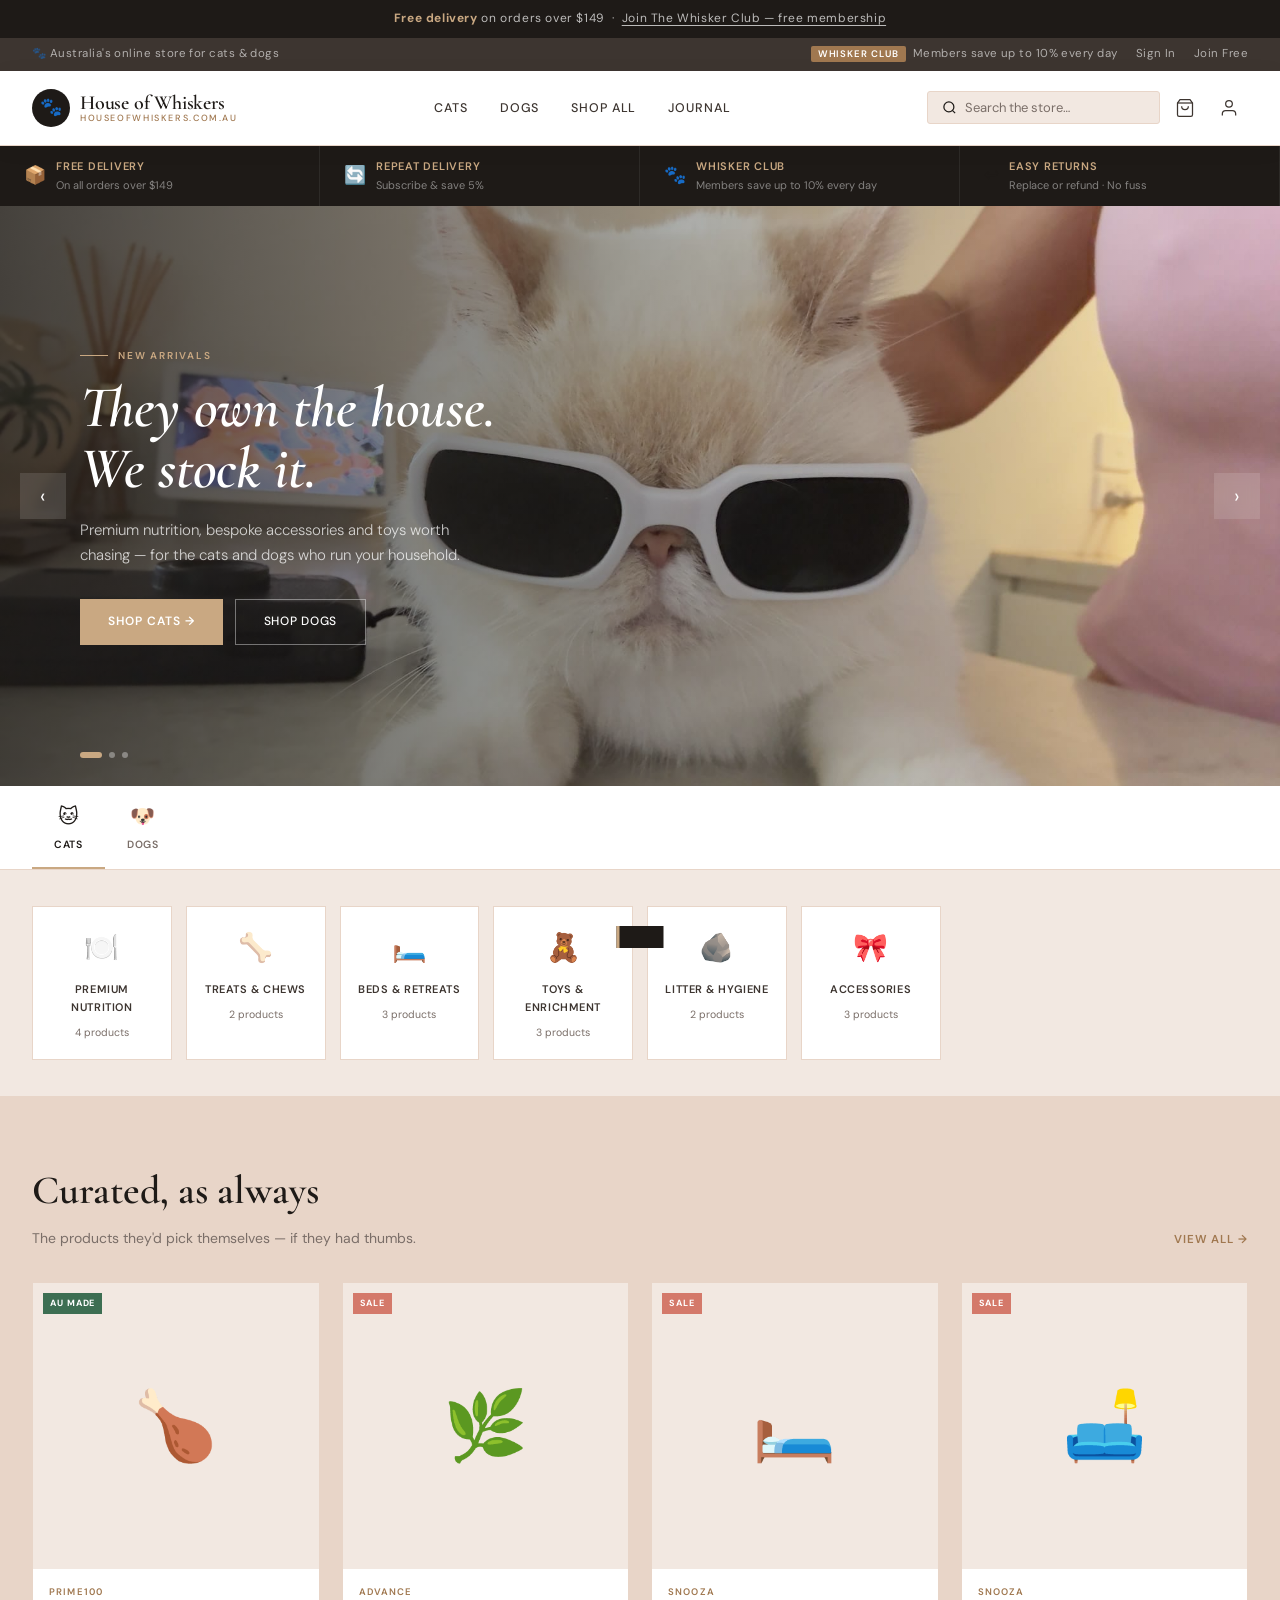
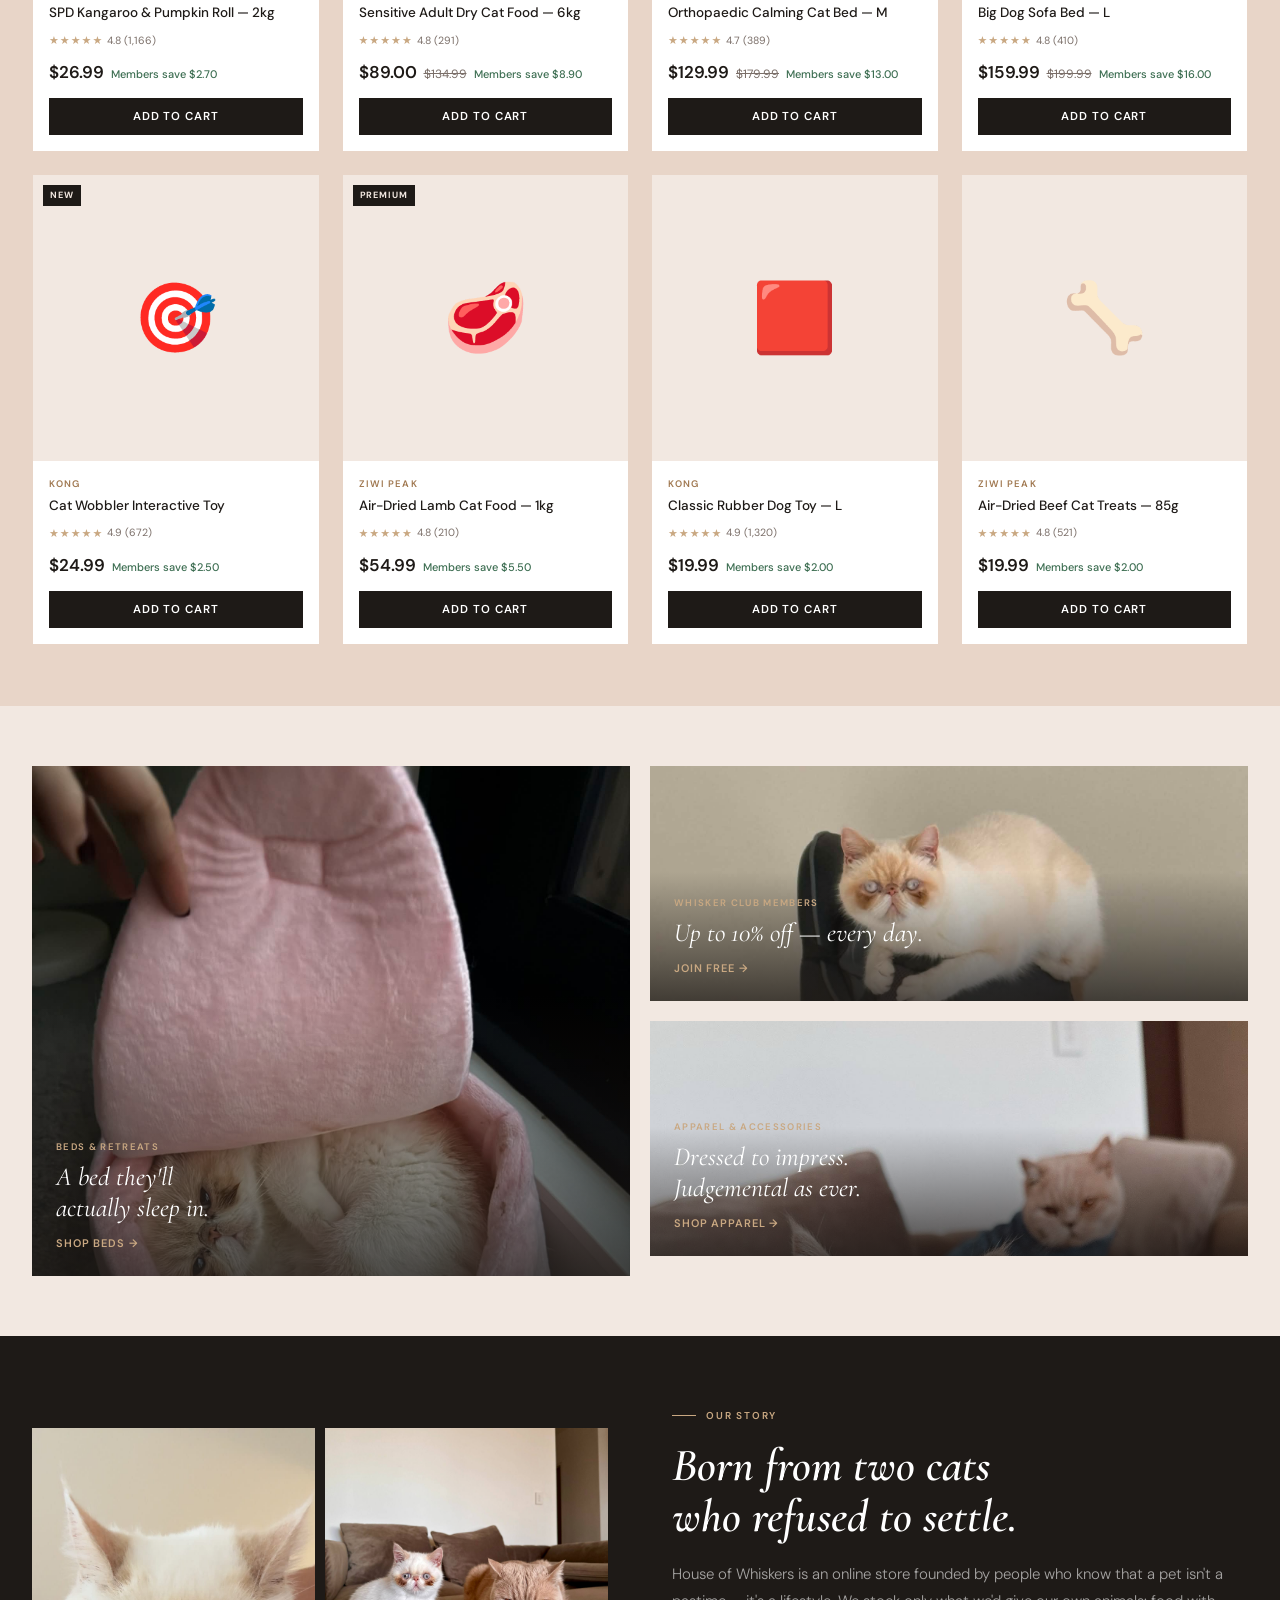
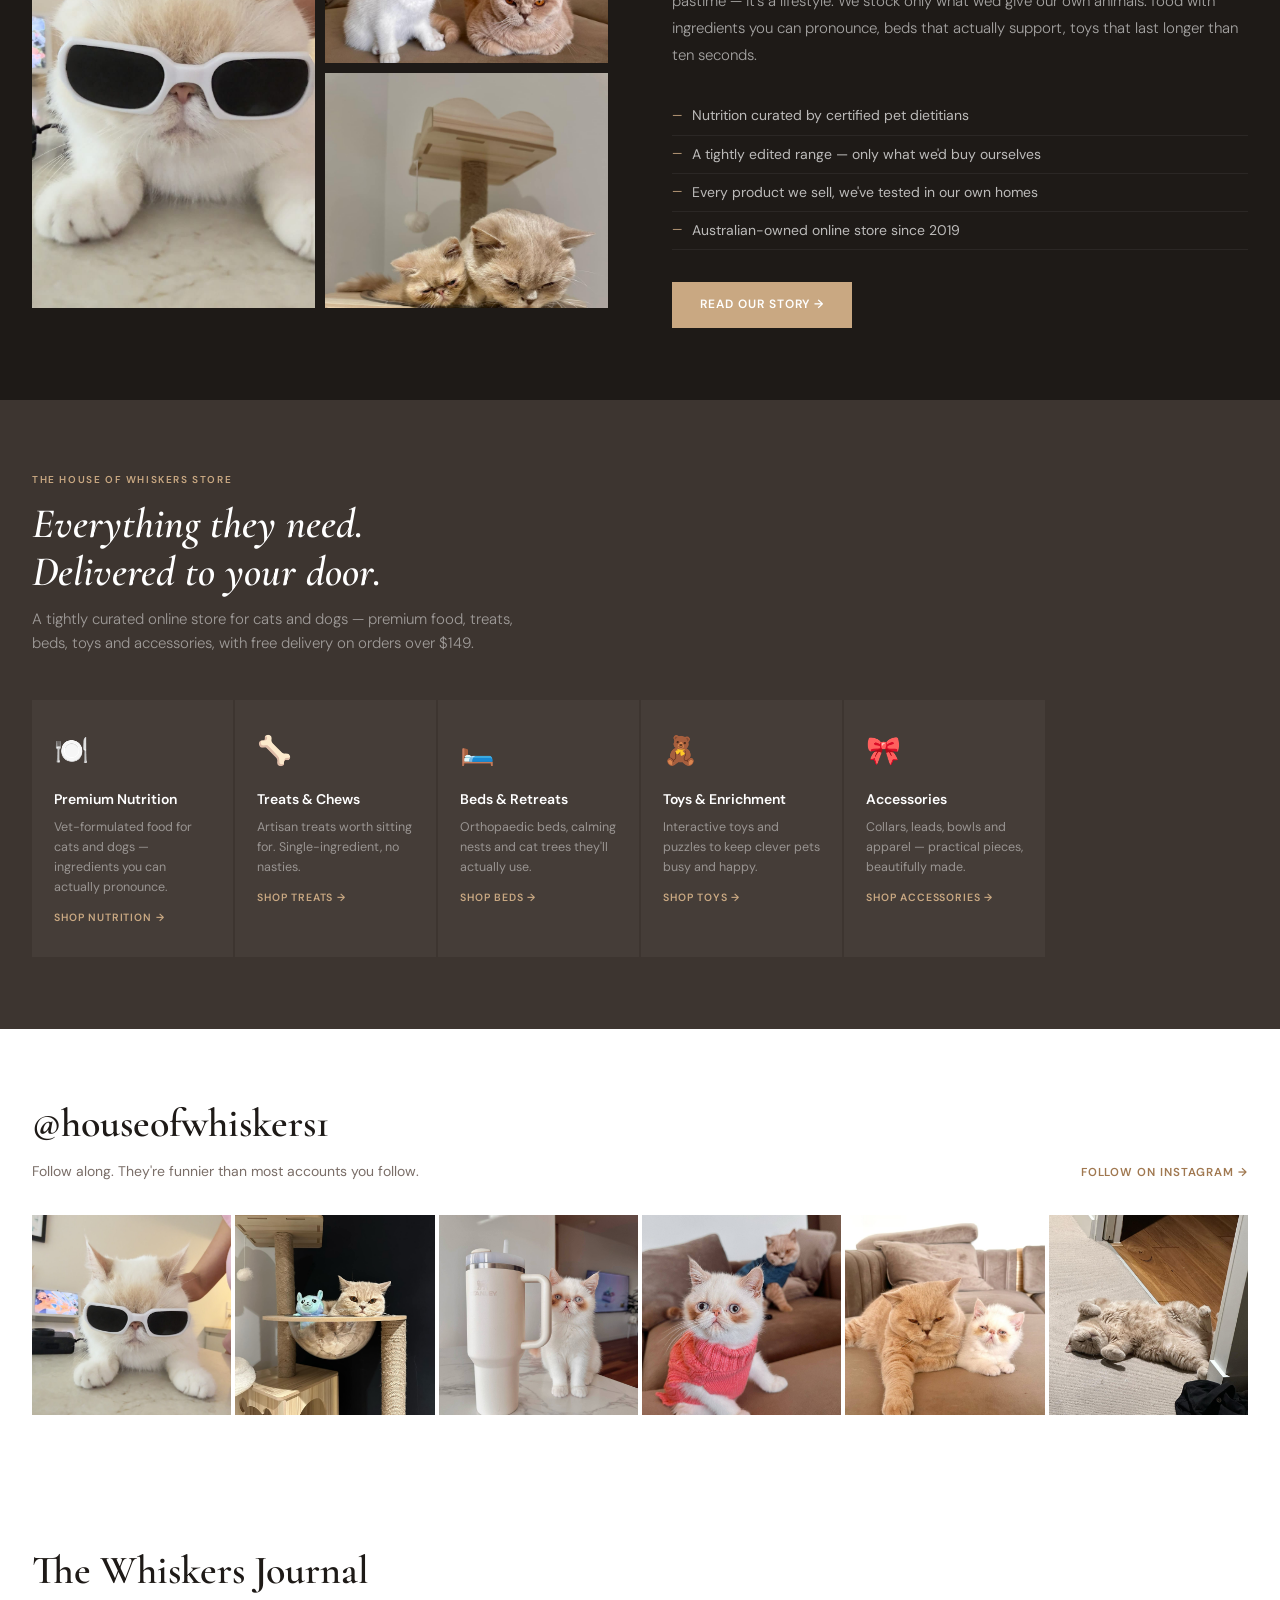
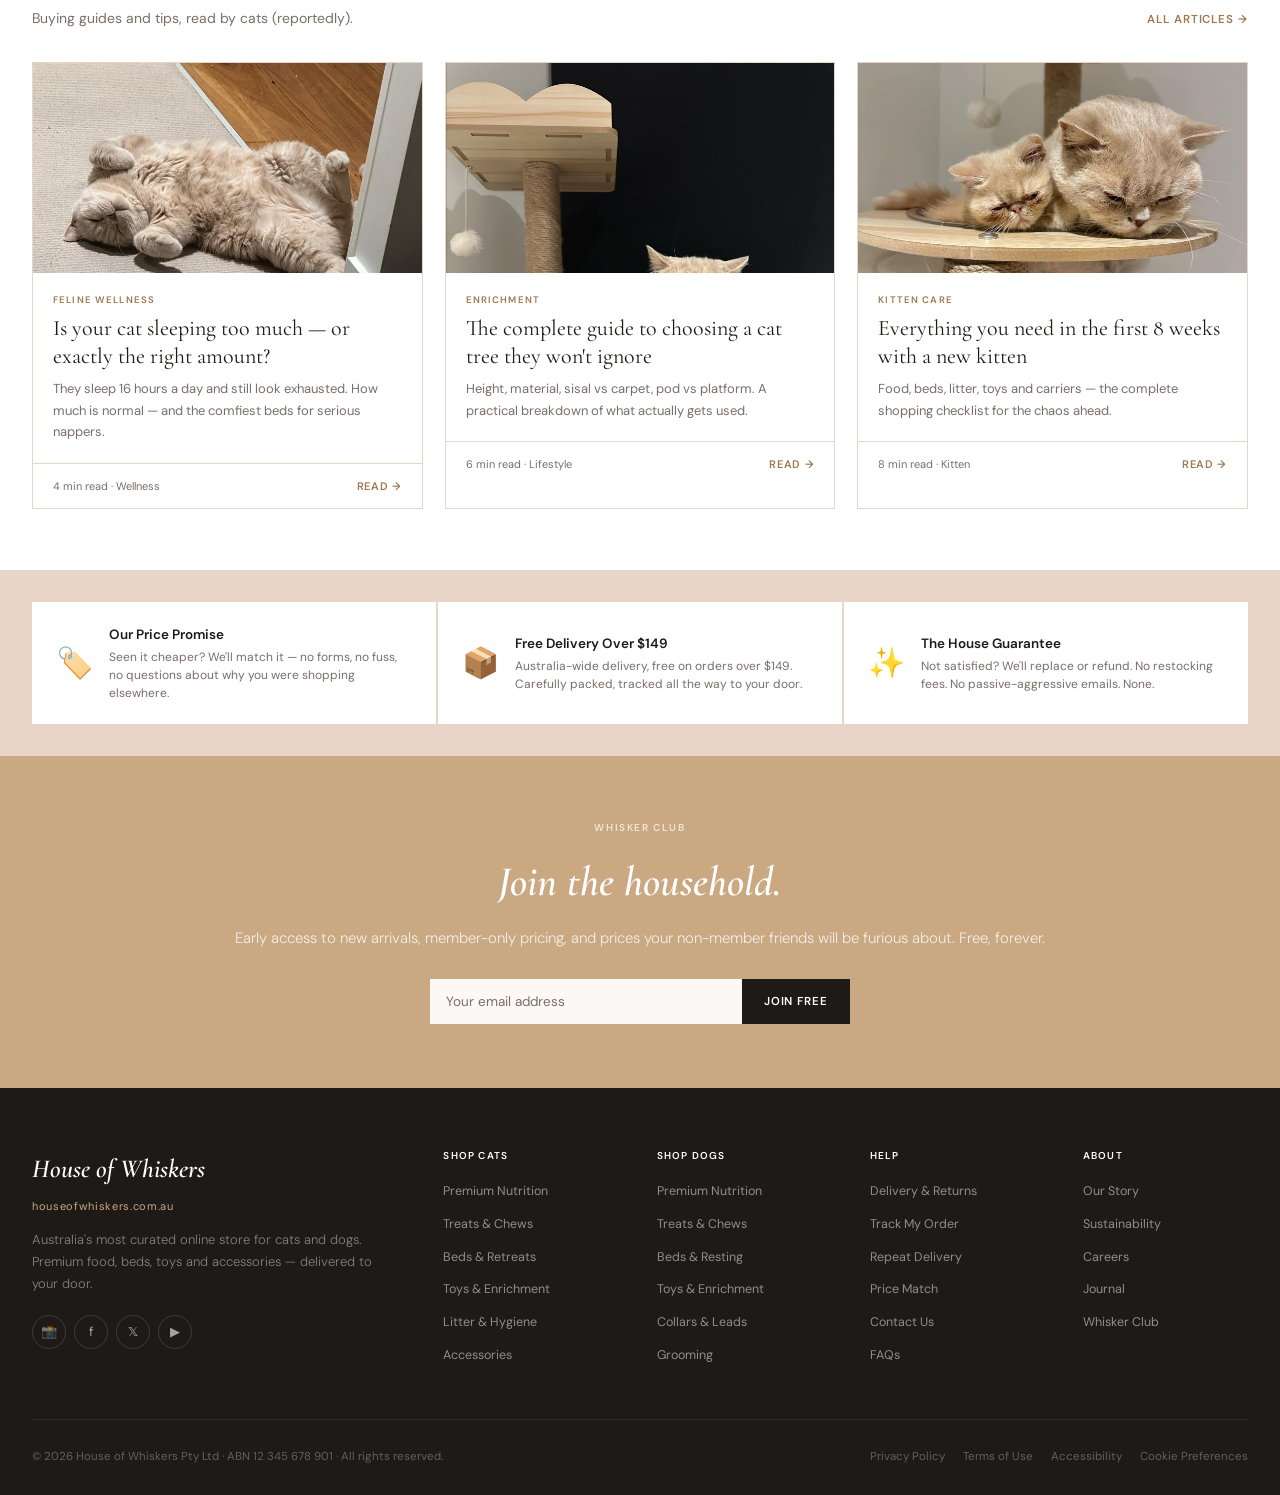
==== commit 5bd6cb35: "Add files via upload" ====
--- a/index.html
+++ b/index.html
@@ -143,8 +143,8 @@
 <!-- INSTAGRAM GRID -->
 <div class="ig-section"><div class="sec">
   <div class="sec-head">
-    <div><div class="sec-title">@houseofwhiskers</div><div class="sec-sub">Follow along. They're funnier than most accounts you follow.</div></div>
-    <a href="https://www.instagram.com/houseofwhiskers" class="link-more" target="_blank">Follow on Instagram →</a>
+    <div><div class="sec-title">@houseofwhiskers1</div><div class="sec-sub">Follow along. They're funnier than most accounts you follow.</div></div>
+    <a href="https://www.instagram.com/houseofwhiskers1" class="link-more" target="_blank">Follow on Instagram →</a>
   </div>
   <div class="ig-grid">
     <div class="ig-cell"><div class="ig-cell-bg" style="background-image:url('images/sunglasses.jpg')"></div><div class="ig-overlay">♡</div></div>
@@ -241,4 +241,3 @@
 </script>
 </body>
 </html>
-                                                                                                                                                                                                                                                                                                                                                                                                                                                                                                                                                                                                                                                                                                                                                                                                                                                                                                                                                                                                                                                                                                                                                                                                                                                                                                                                                                                                                                                                                                                                                                                                                                                                                                                                                                                                                                                                                                                                                                                                                                                                                                                                                                                                                                                                                                                                                                                                                                                                                                                                                                                                                                                                                                                                                                                                                                                                                                                                                                                                                                                                                                                                                                                                                                                                                                                                                                                                                                                                                                                                                                                                                                                                                                                                                                                                                                                                                                                                                                                                                                                                                                                                                                                                                                                                                                                                                                                                                                                                                                                                                                                                                                                                                                                                                                                                                                                                                                                                                                                                                                                                                                                                                                                                                                                                                                                                                                                                                                                                                                                                                                                                                                                                                                                                                                                                                                                                                                                                                                                                                                                                                                                                                                                                                                                                                                                                                                                                                                                                                                                                                                                                                                                                                                                                                                                                                                                                                                                                                                                                                                                                                                                                                                                                                                                                                                                                                                                                                                                                                                                                                                                                                                                                                                                                                                                                                                                                                                                                                                                                                                                                                                                                                                                                                                                                                                                                                                                                                                                                                                                                                                                                                                                                                                                                                                                                                                                                                                                                                                                                                                                                                                                                                                                                                                                                                                                                                                                                                                                                                                                                                                                                                                                                                                                                                                                                                                                                                                                                                                                                                                                                                                                                                                                                                                                                                                                                                                                                                                                                                                                                                                                                                                                                                                                                                                                                                                                                                                                                                                                                                                                                                                                                                                                                                                                                                                                                                                                                                                                                                                                                                                                                                                                                                                                                                                                                                                                                                                                                                                                                                                                                                                                                                                                                                                                                                                                                                                                                                                                                                                                                                                                                                                                                                                                                                                                                                                                                                                                                                                                                                                                                                                                                                                                                                                                                                                                                                                                                                                                                                                                                                                                                                                                                                                                                                                                                                                                                                                                                                                                                                                                                                                                                                                                                                                                                                                                                                                                                                                                                                                                                                                                                                                                                                                                                                                                                                                                                                                                                                                                                                                                                                                                                                                                                                                                                                                                                                                                                                                                                                                                                                                                                                                                                                                                                                                                                                                                                                                                                                                                                                                                                                                                                                                                                                                                                                                                                                                                                                                                                                                                                                                                                                                                                                                                                                                                                                                                                                                                                                                                                                                                                                                                                                                                                                                                                                                                                                                                                                                                                                                                                                                                                                                                                                                                                                                                                                                                                                                                                                                                                                                                                                                                                                                                                                                                                                                                                                                                                                                                                                                                                                                                                                                                                                                                                                                                                                                                                                                                                                                                                                                                                                                                                                                                                                                                                                                                                                                                                                                                                                                                                                                                                                                                                                                                                                                                                                                                                                                                                                                                                                                                                                                                                                                                                                                                                                                                                                                                                                                                                                                                                                                                                                                                                                                                                                                                                                                                                                                                                                                                                                                                                                                                                                                                                                                                                                                                                                                                                                                                                                                                                                                                                                                                                                                                                                                                                                                                                                                                                                                                                                                                                                                                                                                                                                                                                                                                                                                                                                                                                                                                                                                                                                                                                                                                                                                                                                                                                                                                                                                                                                                                                                                                                                                                                                                                                                                                                                                                                                                                                                                                                                                                                                                                                                                                                                                                                                                                                                                                                                                                                                                                                                                                                                                                                                                                                                                                                                                                                                                                                                                                                                                                                                                                                                                                                                                                                                                                                                                                                                                                                                                                                                                                                                                                                                                                                                                                                                                                                                                                                                                                                                                                                                                                                                                                                                                                                                                                                                                                                                                                                                                                                                                                                                                                                                                                                                                                                                                                                                                                                                                                                                                                                                                                                                                                                                                                                                                                                                                                                                                                                                                                                                                                                                                                                                                                                                                                                                                                                                                                                                                                                                                                                                                                                                                                                                                                                                                                                                                                                                                                                                                                                                                                                                                                                                                                                                                                                                                                                                                                                                                                                                                                                                                                                                                                                                                                                                                                                                                                                                                                                                                                                                                                                                                                                                                                                                                                                                                                                                                                                                                                                                                                                                                                                                                                                                                                                                                                                                                                                                                                                                                                                                                                                                                                                                                                                                                                                                                                                                                                                                                                                                                                                                                                                                                                                                                                                                                                                                                                                                                                                                                                                                                                                                                                                                                                                                                                                                                                                                                                                                                                                                                                                                                                                                                                                                                                                                                                                                                                                                                                                                                                                                                                                                                                                                                                                                                                                                                                                                                                                                                                                                                                                                                                                                                                                                                                                                                                                                                                                                                                                                                                                                                                                                                                                                                                                                                                                                                                                                                                                                                                                                                                                                                                                                                                                                                                                                                                                                                                                                                                                                                                                                                                                                                                                                                                                                                                                                                                                                                                                                                                                                                                                                                                                                                                                                                                                                                                                                                                                                                                                                                                                                                                                                                                                                                                                                                                                                                                                                                                                                                                                                                                                                                                                                                                                                                                                                                                                                                                                                                                                                                                                                                                                                                                                                                                                                                                                                                                                                                                                                                                                                                                                                                                                                                                                                                                                                                                                                                                                                                                                                                                                                                                                                                                                                                                                                                                                                                                                                                                                                                                                                                                                                                                                                                                                                                                                                                                                                                                                                                                                                                                                                                                                                                                                                                                                                                                                                                                                                                                                                                                                                                                                                                                                                                                                                                                                                                                                                                                                                                                                                                                                                                                                                                                                                                                                                                                                                                                                                                                                                                                                                                                                                                                                                                                                                                                                                                                                                                                                                                                                                                                                                                                                                                                                                                                                                                                                                                                                                                                                                                                                                                                                                                                                                                                                                                                                                                                                                                                                                                                                                                                                                                                                                                                                                                                                                                                                                                                                                                                                                                                                                                                                                                                                                                                                                                                                                                                                                                                                                                                                                                                                                                                                                                                                                                                                                                                                                                                                                                                                                                                                                                                                                                                                                                                                                                                                                                                                                                                                                                                                                                                                                                                                                                                                                                                                                                                                                                                                                                                                                                                                                                                                                                                                                                                                                                                                                                                                                                                                                                                                                                                                                                                                                                                                                                                                                                                                                                                                                                                                                                                                                                                                                                                                                                                                                                                                                                                                                                                                                                                                                                                                                                                                                                                                                                                                                                                                                                                                                                                                                                                                                                                                                                                                                                                                                                                                                                                                                                                                                                                                                                                                                                                                                                                                                                                                                                                                                                                                                                                                                                                                                                                                                                                                                                                                                                                                                                                                                                                                                                                                                                                                                                                                                                                                                                                                                                                                                                                                                                                                                                                                                                                                                                                                                                                                                                                                                                                                                                                                                                                                                                                                                                                                                                                                                                                                                                                                                                                                                                                                                                                                                                                                                                                                                                                                                                                                                                                                                                                                                                                                                                                                                                                                                                                                                                                                                                                                                                                                                                                                                                                                                                                                                                                                                                                                                                                                                                                                                                                                                                                                                                                                                                                                                                                                                                                                                                                                                                                                                                                                                                                                                                                                                                                                                                                                                                                                                                                                                                                                                                                                                                                                                                                                                                                                                                                                                                                                                                                                                                                                                                                                                                                                                                                                                                                                                                                                                                                                                                                                                                                                                                                                                                                                                                                                                                                                                                                                                                       
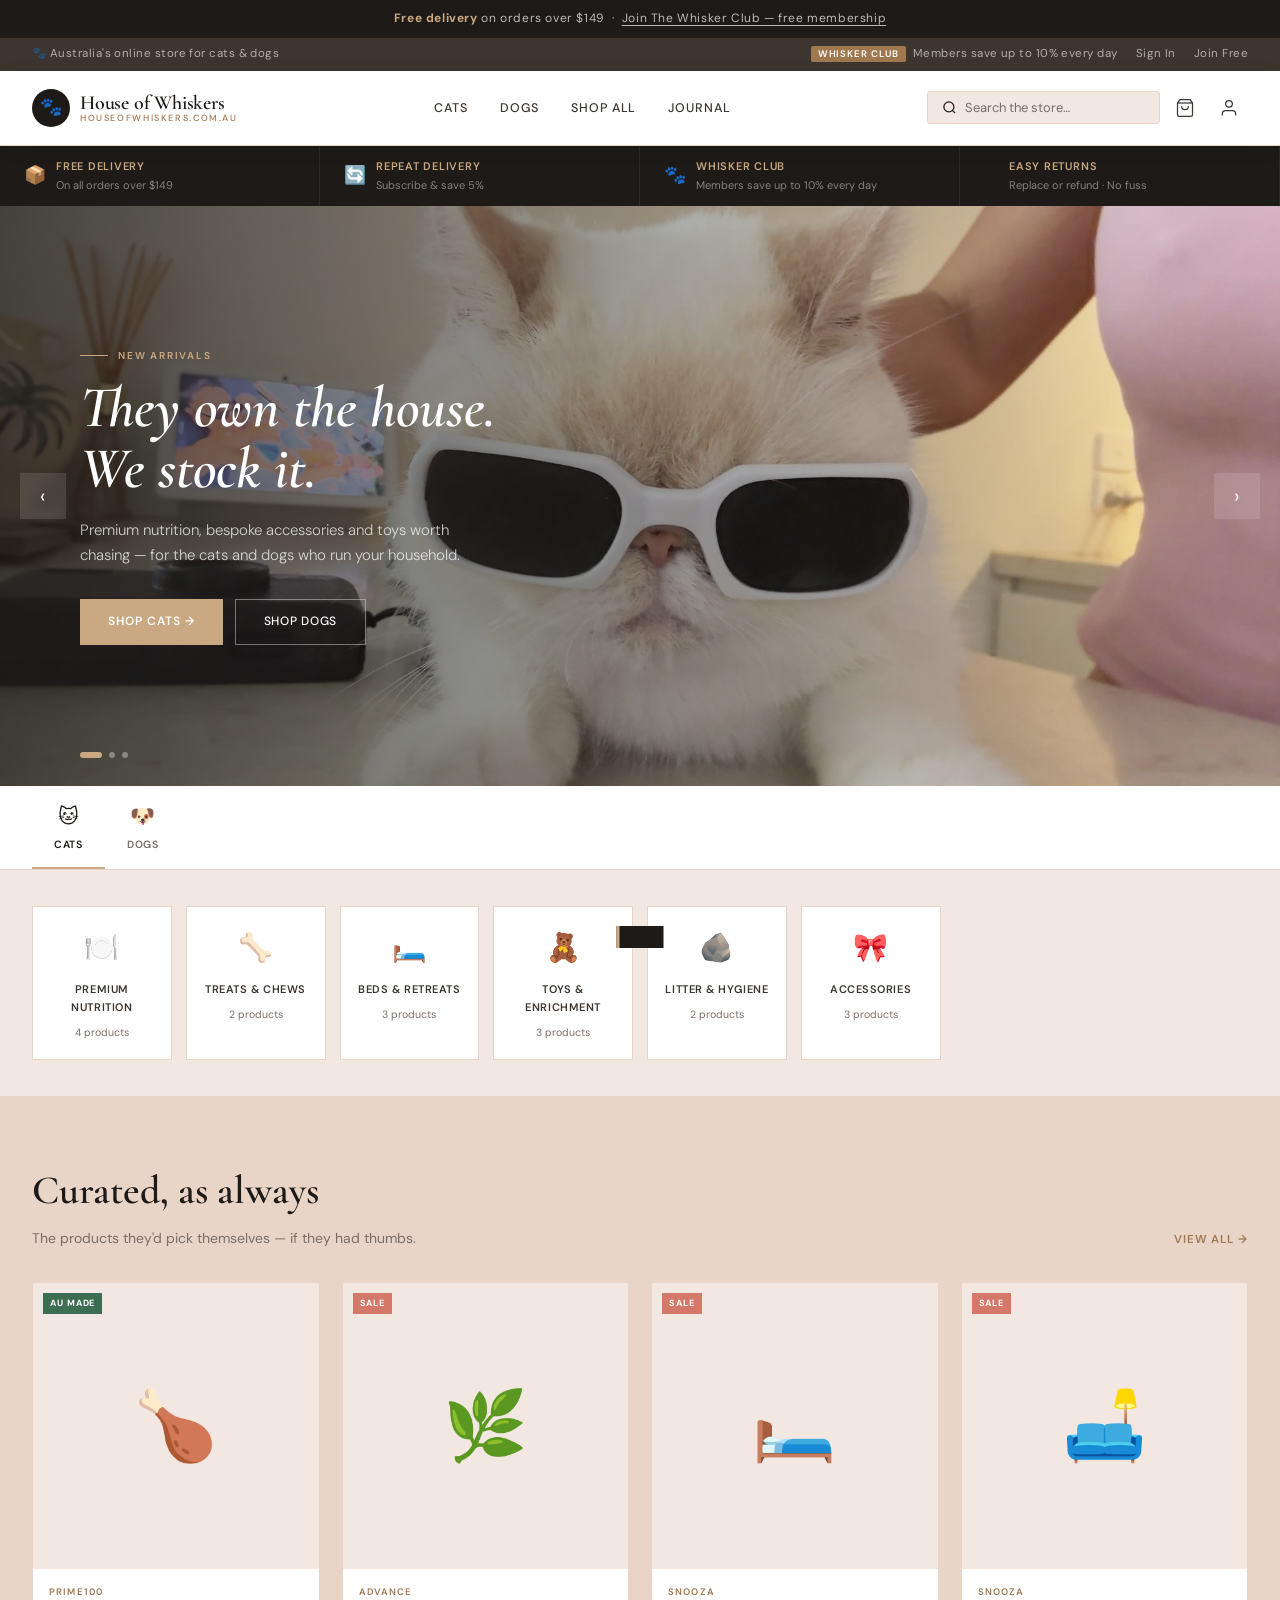
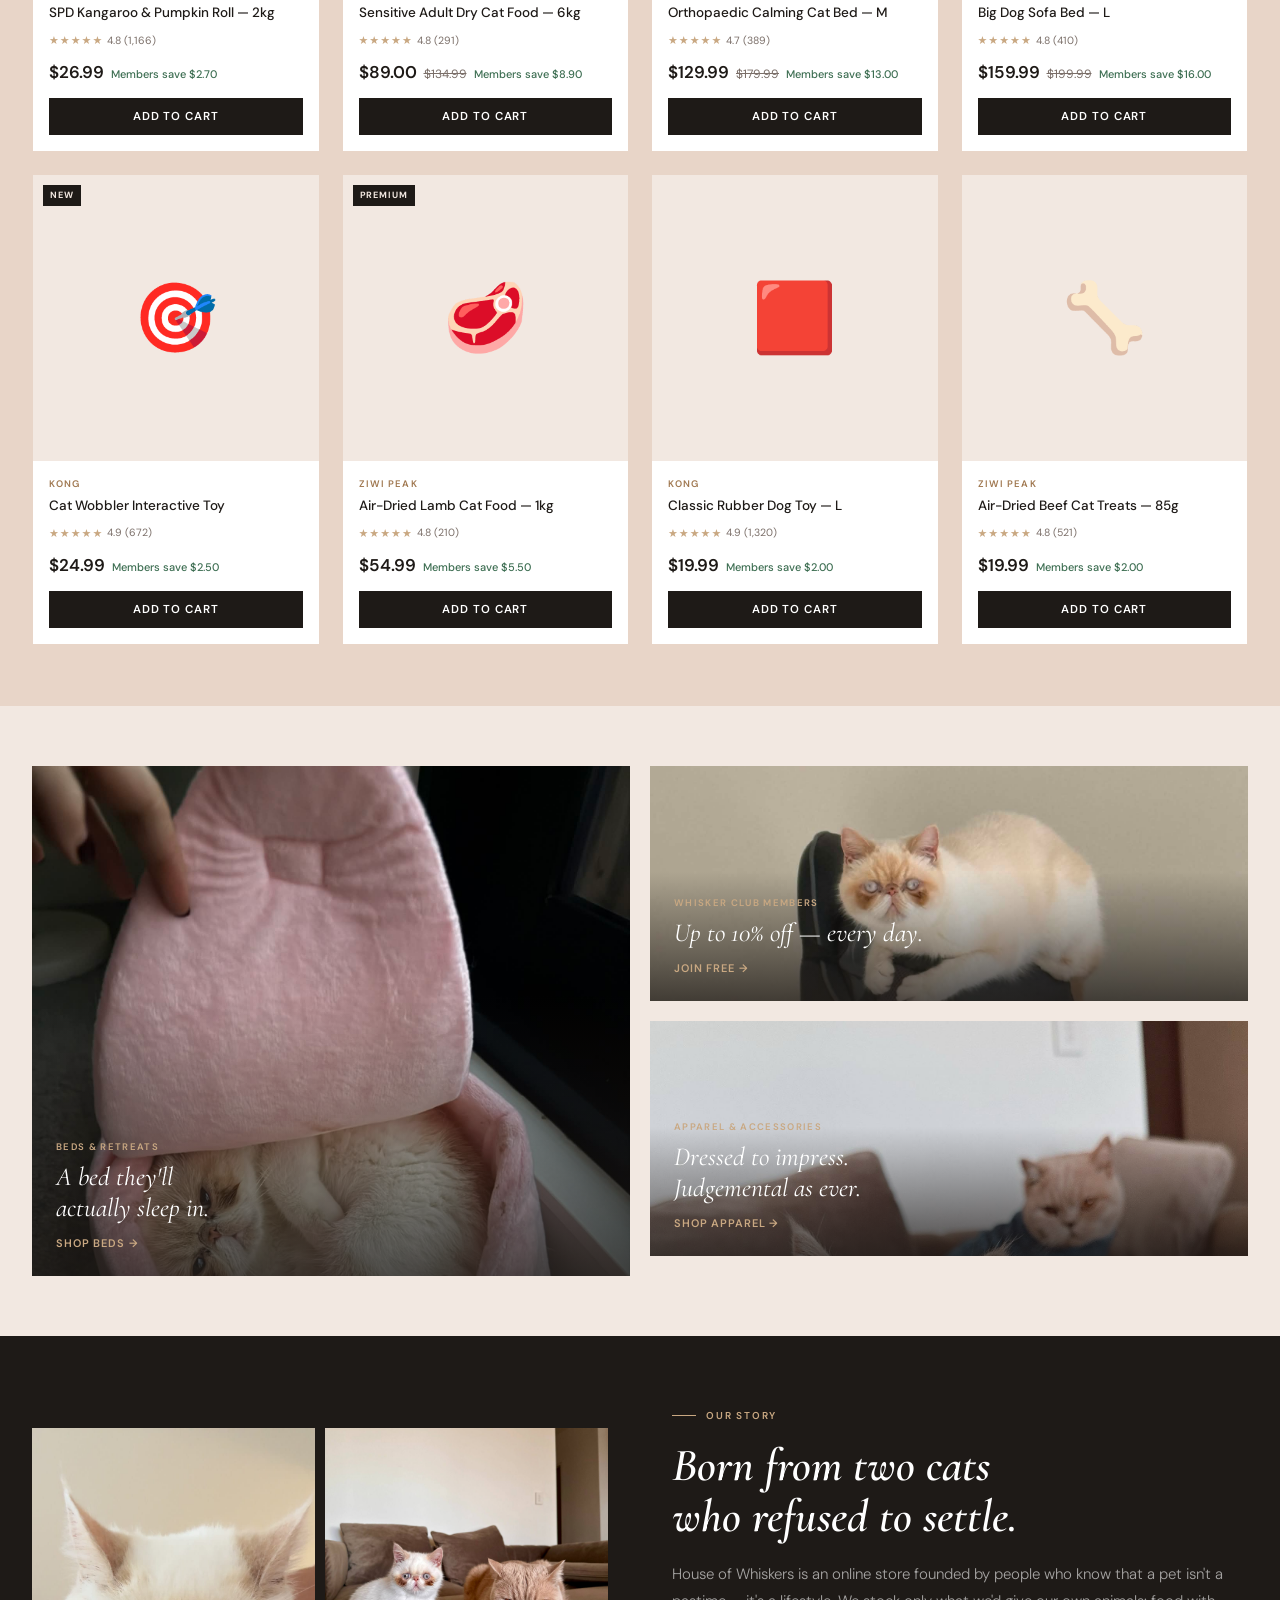
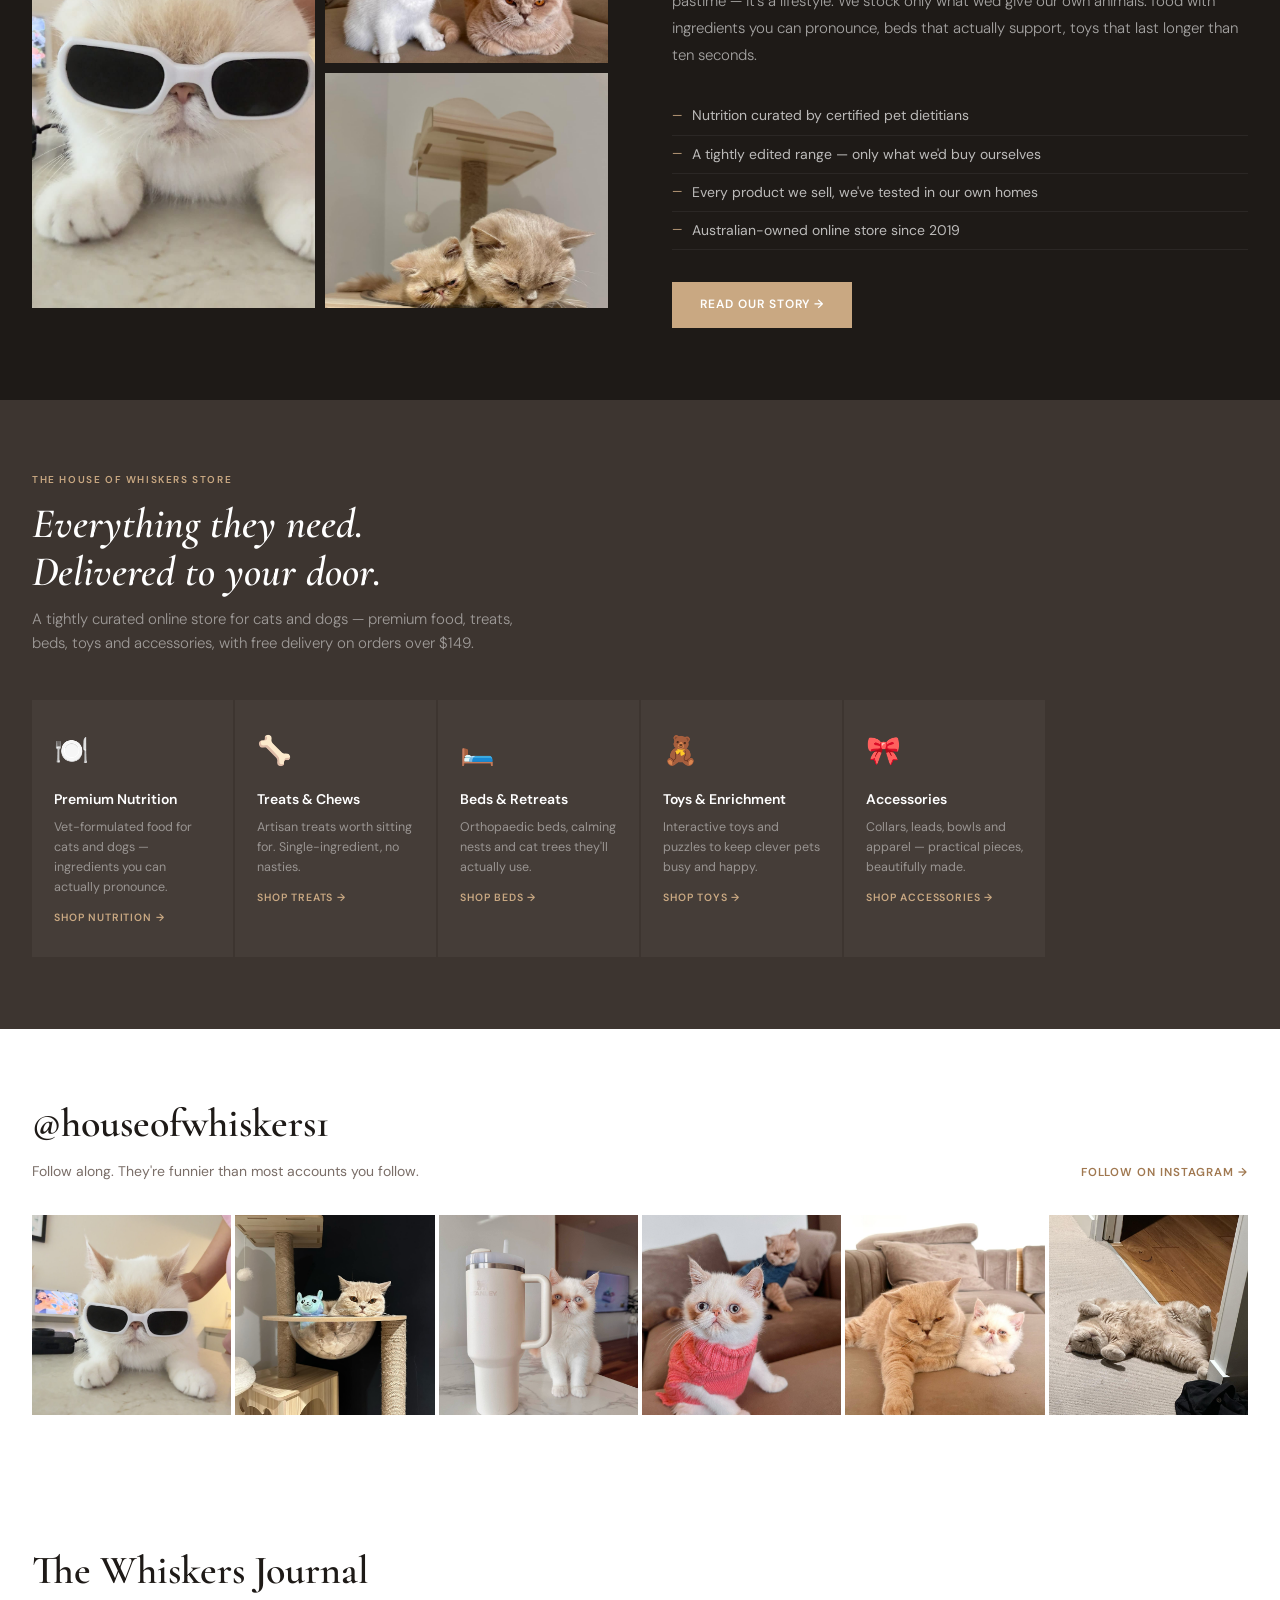
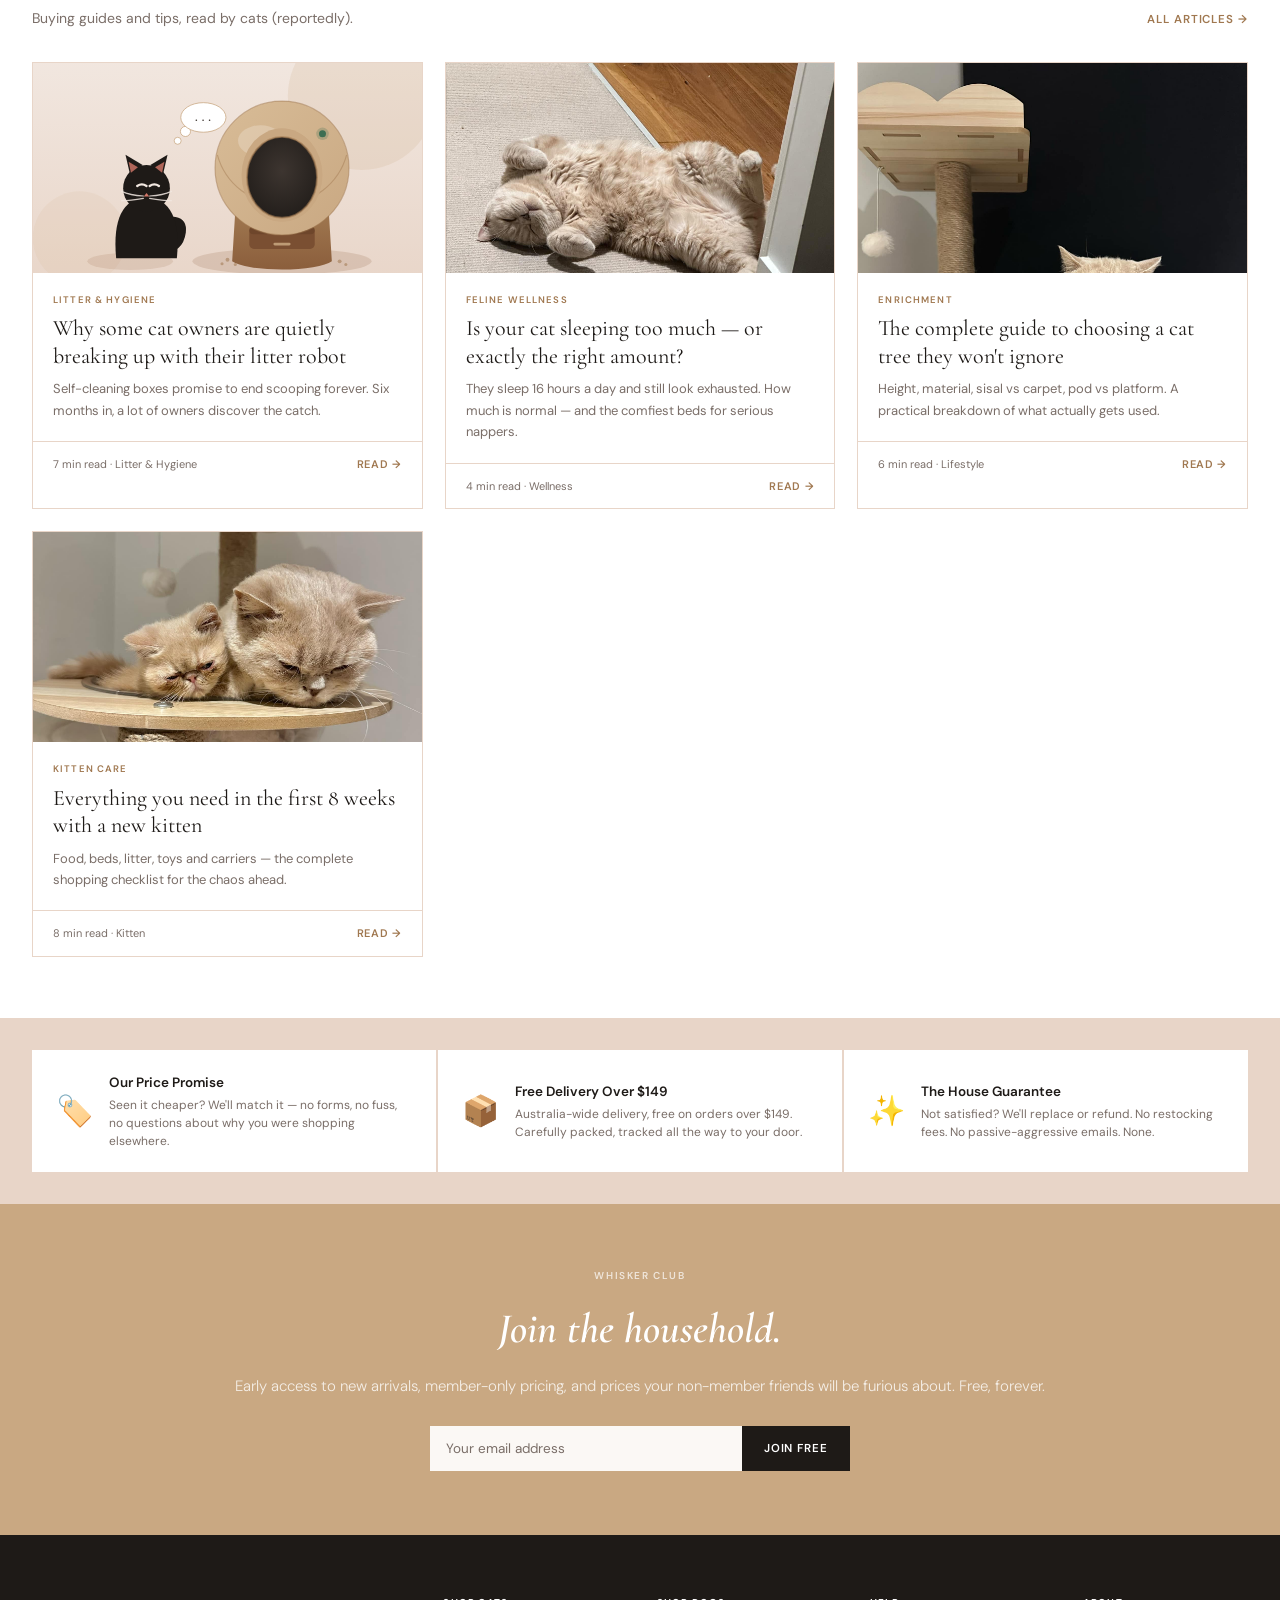
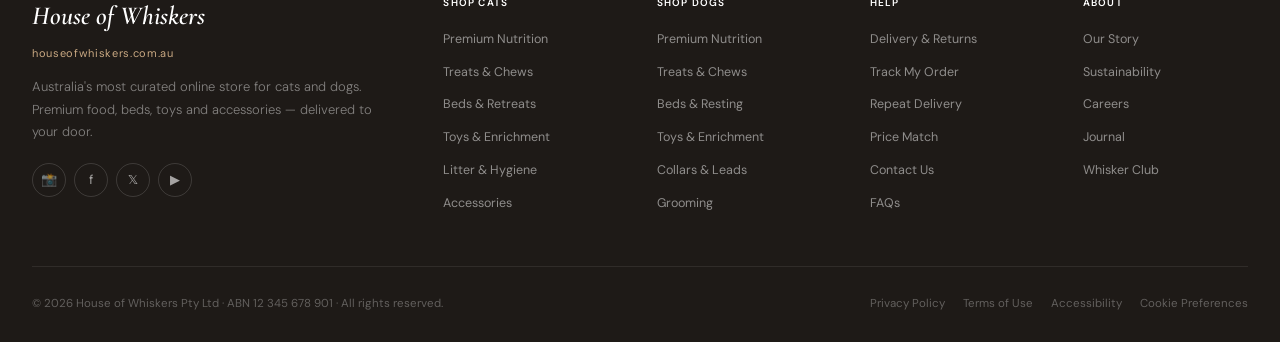
==== commit 6c40bad0: "Add files via upload" ====
--- a/index.html
+++ b/index.html
@@ -163,6 +163,11 @@
     <a href="journal.html" class="link-more">All articles →</a>
   </div>
   <div class="art-grid">
+    <a class="acard" href="article.html?id=litterbox">
+      <div class="aimg"><div class="aimg-bg" style="background-image:url('images/litter-robot.svg');background-size:cover;background-position:center;"></div></div>
+      <div class="abody"><div class="atag">Litter &amp; Hygiene</div><div class="atitle">Why some cat owners are quietly breaking up with their litter robot</div><div class="aexcerpt">Self-cleaning boxes promise to end scooping forever. Six months in, a lot of owners discover the catch.</div></div>
+      <div class="afoot"><div class="ameta">7 min read · Litter &amp; Hygiene</div><div class="aread">Read →</div></div>
+    </a>
     <a class="acard" href="article.html?id=sleep">
       <div class="aimg"><div class="aimg-bg" style="background-image:url('images/splayed.jpg');background-size:cover;background-position:center;"></div></div>
       <div class="abody"><div class="atag">Feline Wellness</div><div class="atitle">Is your cat sleeping too much — or exactly the right amount?</div><div class="aexcerpt">They sleep 16 hours a day and still look exhausted. How much is normal — and the comfiest beds for serious nappers.</div></div>
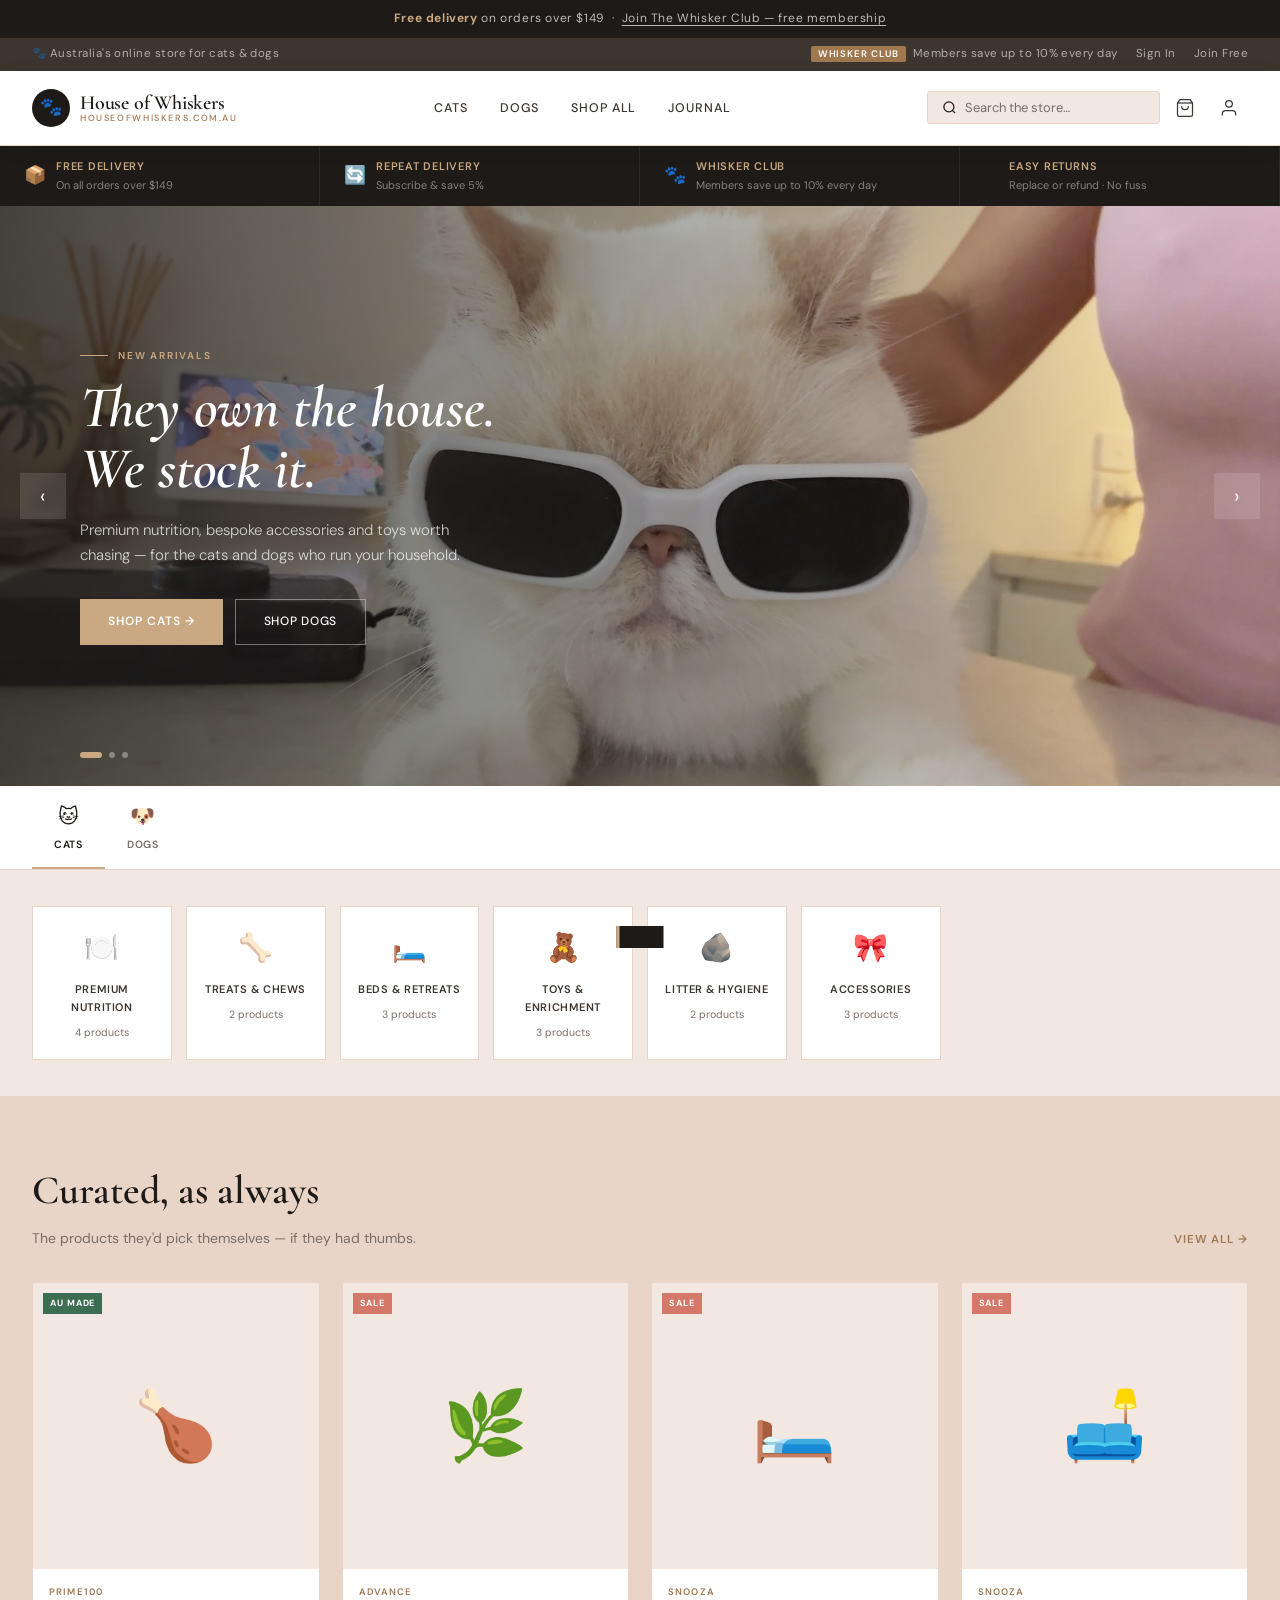
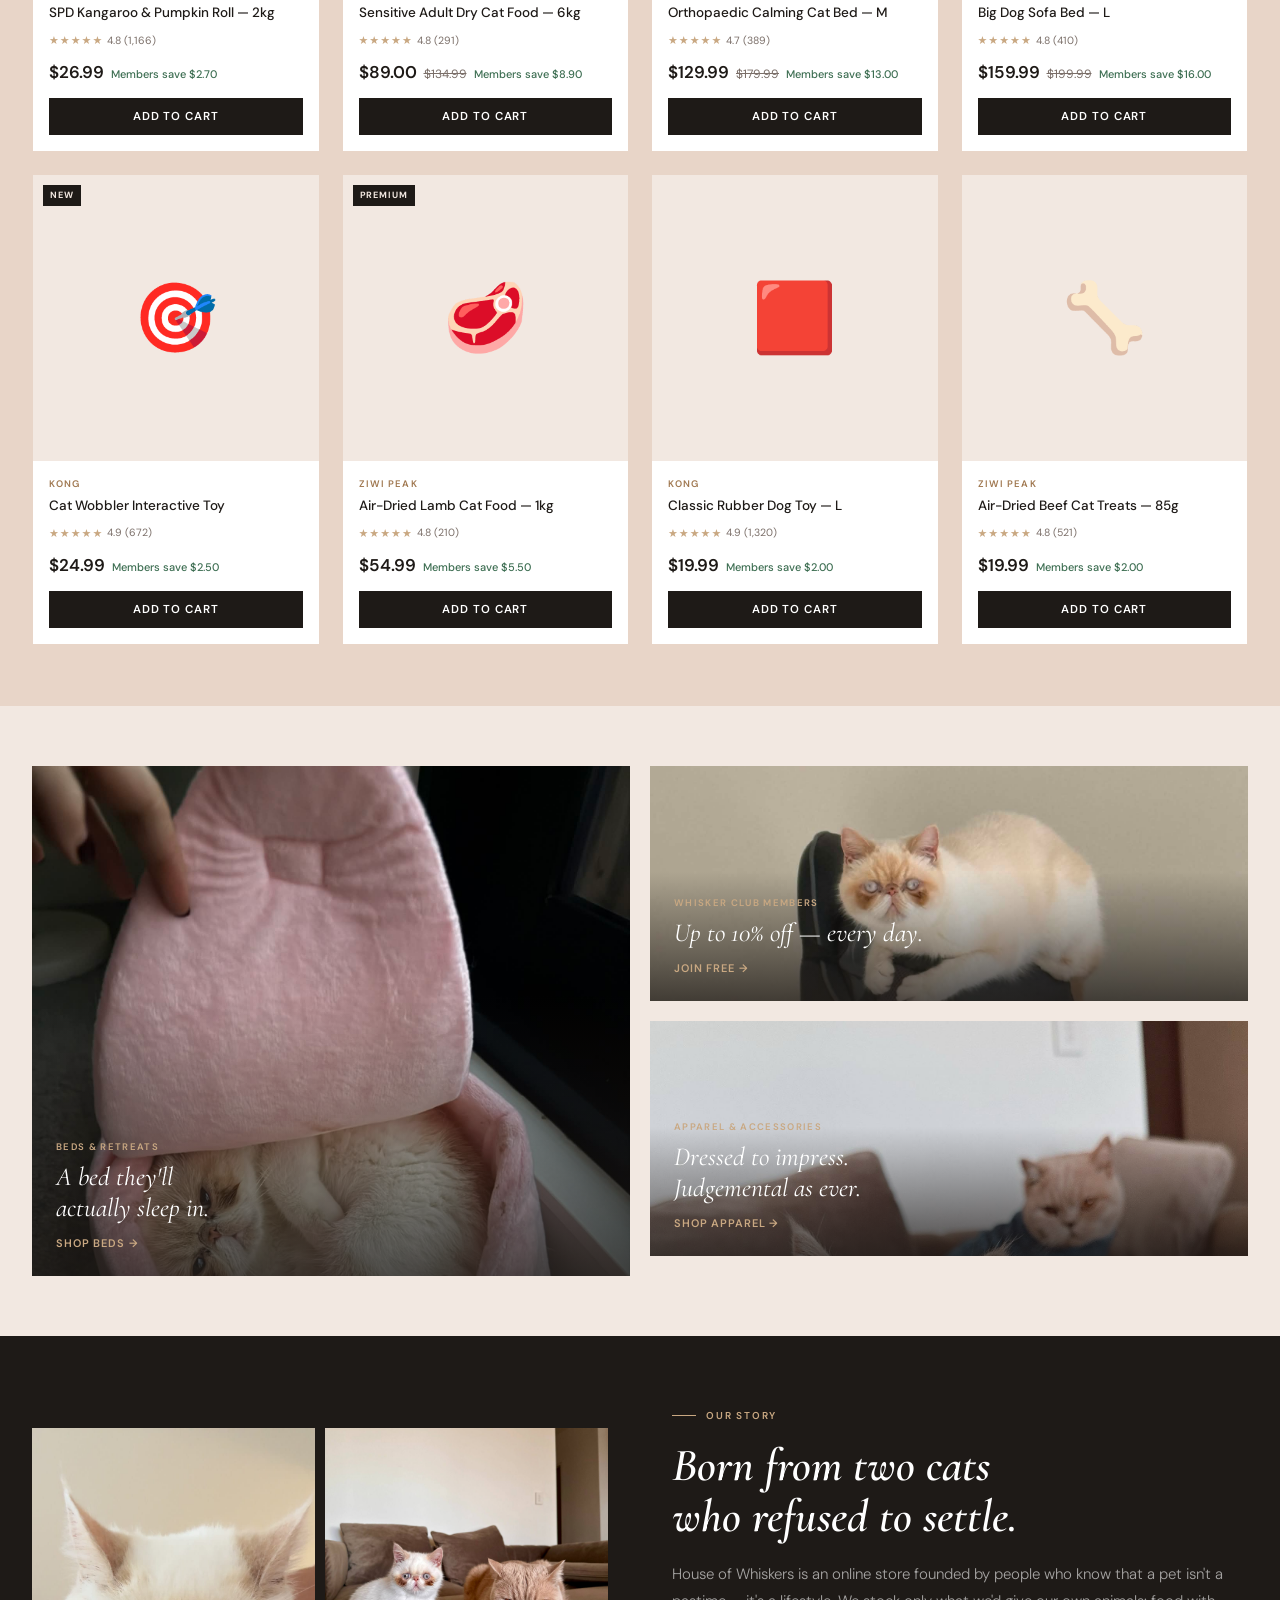
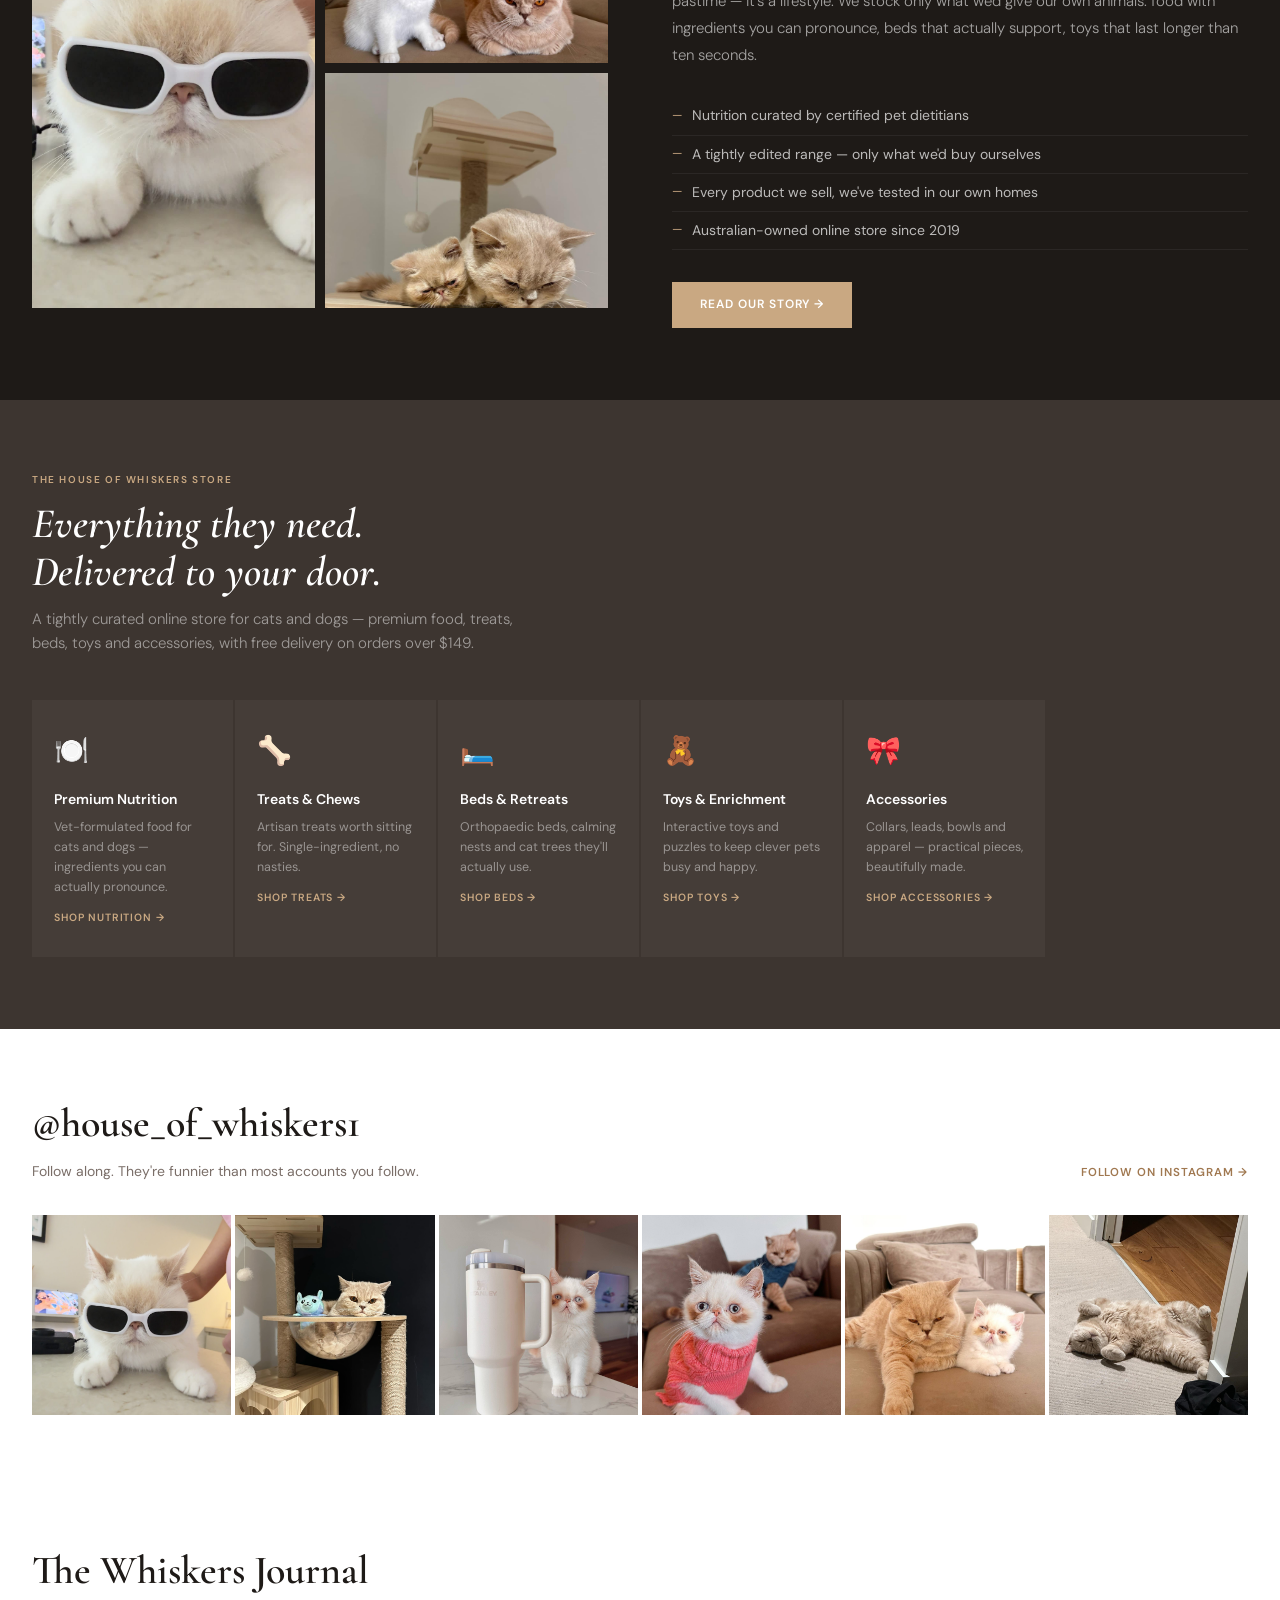
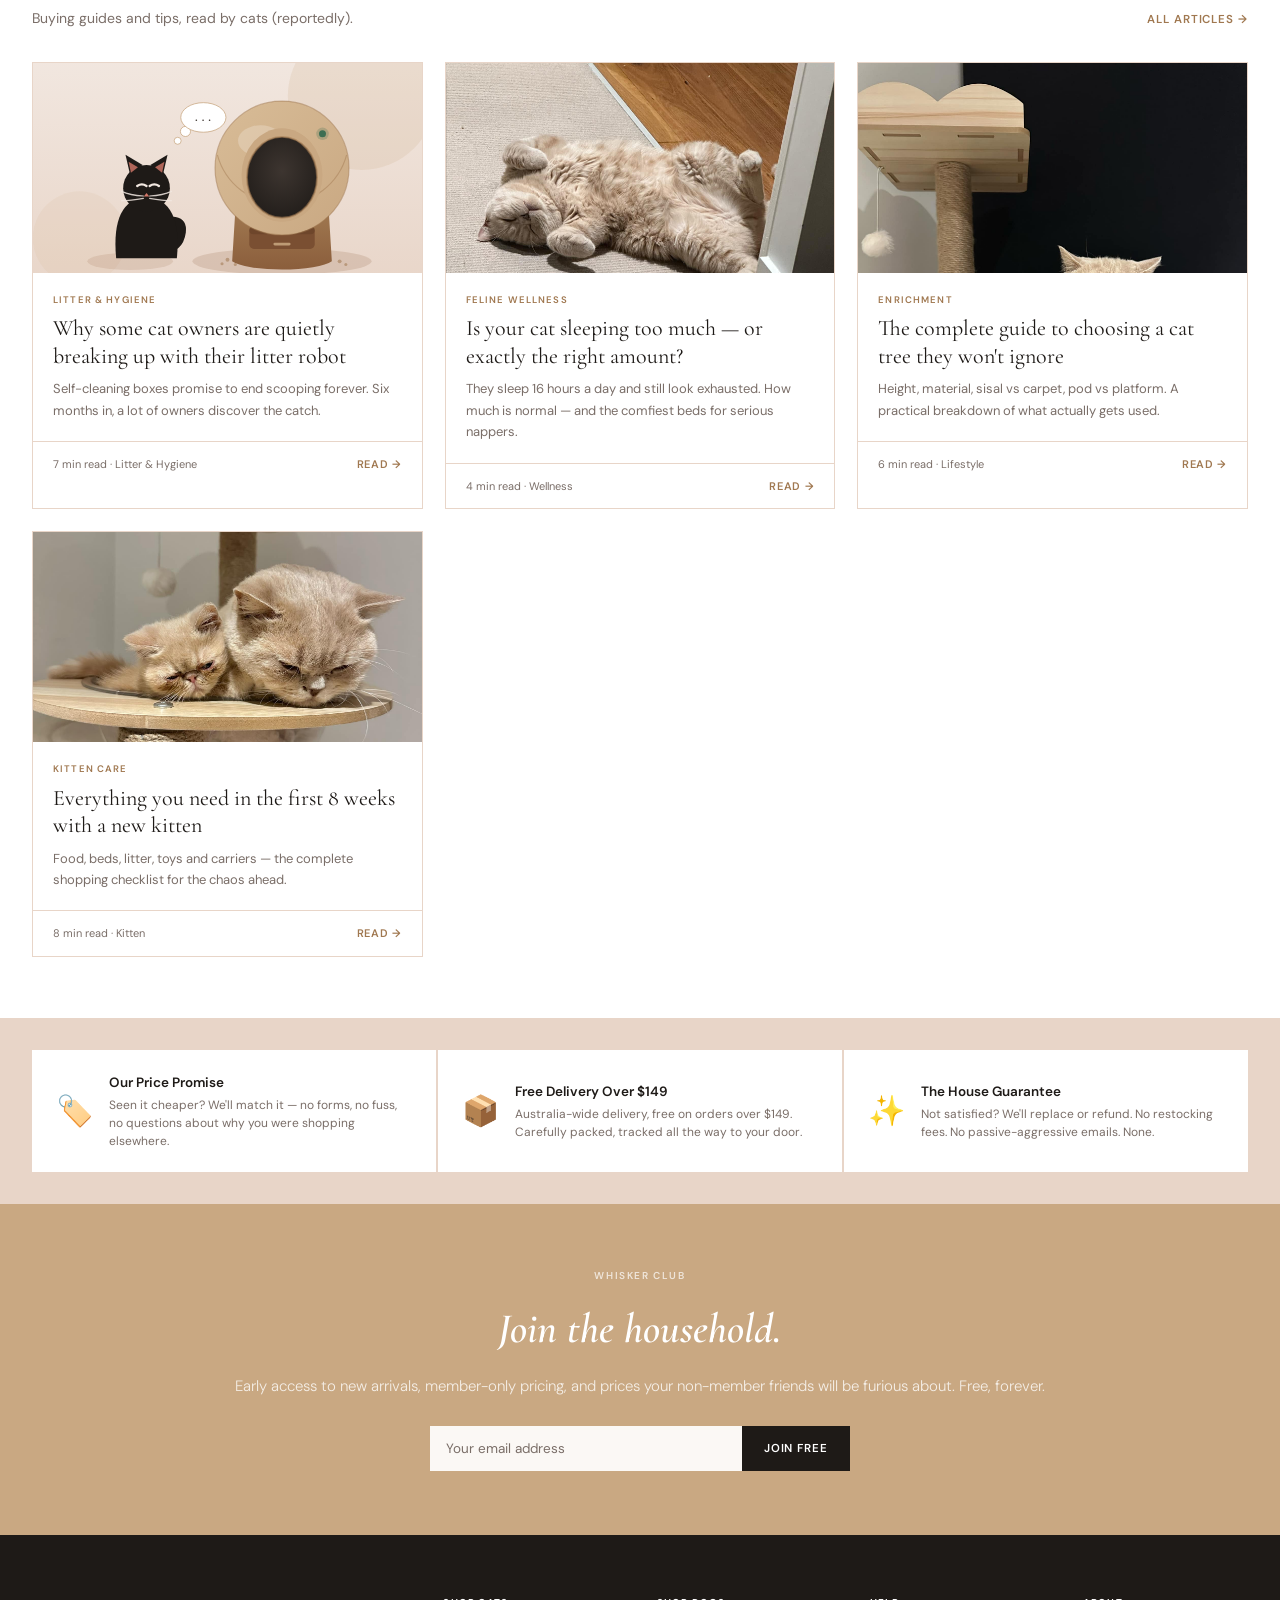
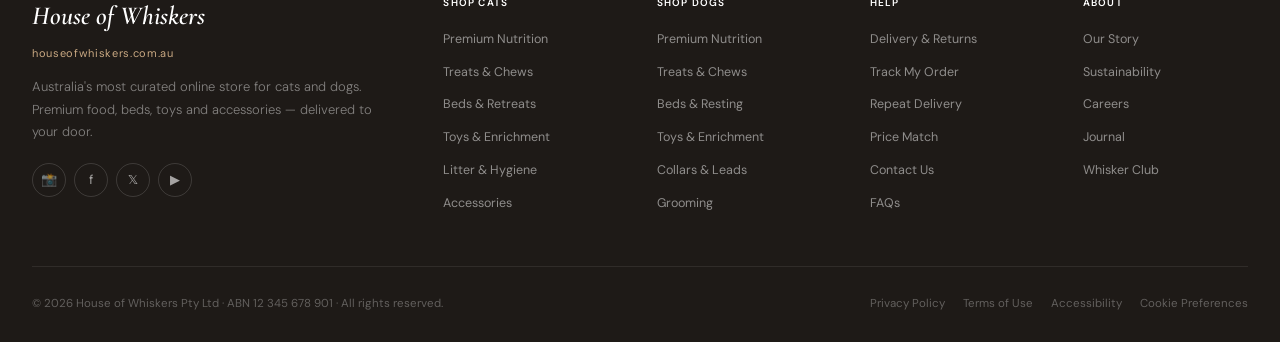
==== commit 70a40c68: "Add files via upload" ====
--- a/index.html
+++ b/index.html
@@ -143,8 +143,8 @@
 <!-- INSTAGRAM GRID -->
 <div class="ig-section"><div class="sec">
   <div class="sec-head">
-    <div><div class="sec-title">@houseofwhiskers1</div><div class="sec-sub">Follow along. They're funnier than most accounts you follow.</div></div>
-    <a href="https://www.instagram.com/houseofwhiskers1" class="link-more" target="_blank">Follow on Instagram →</a>
+    <div><div class="sec-title">@house_of_whiskers1</div><div class="sec-sub">Follow along. They're funnier than most accounts you follow.</div></div>
+    <a href="https://www.instagram.com/house_of_whiskers1" class="link-more" target="_blank">Follow on Instagram →</a>
   </div>
   <div class="ig-grid">
     <div class="ig-cell"><div class="ig-cell-bg" style="background-image:url('images/sunglasses.jpg')"></div><div class="ig-overlay">♡</div></div>
